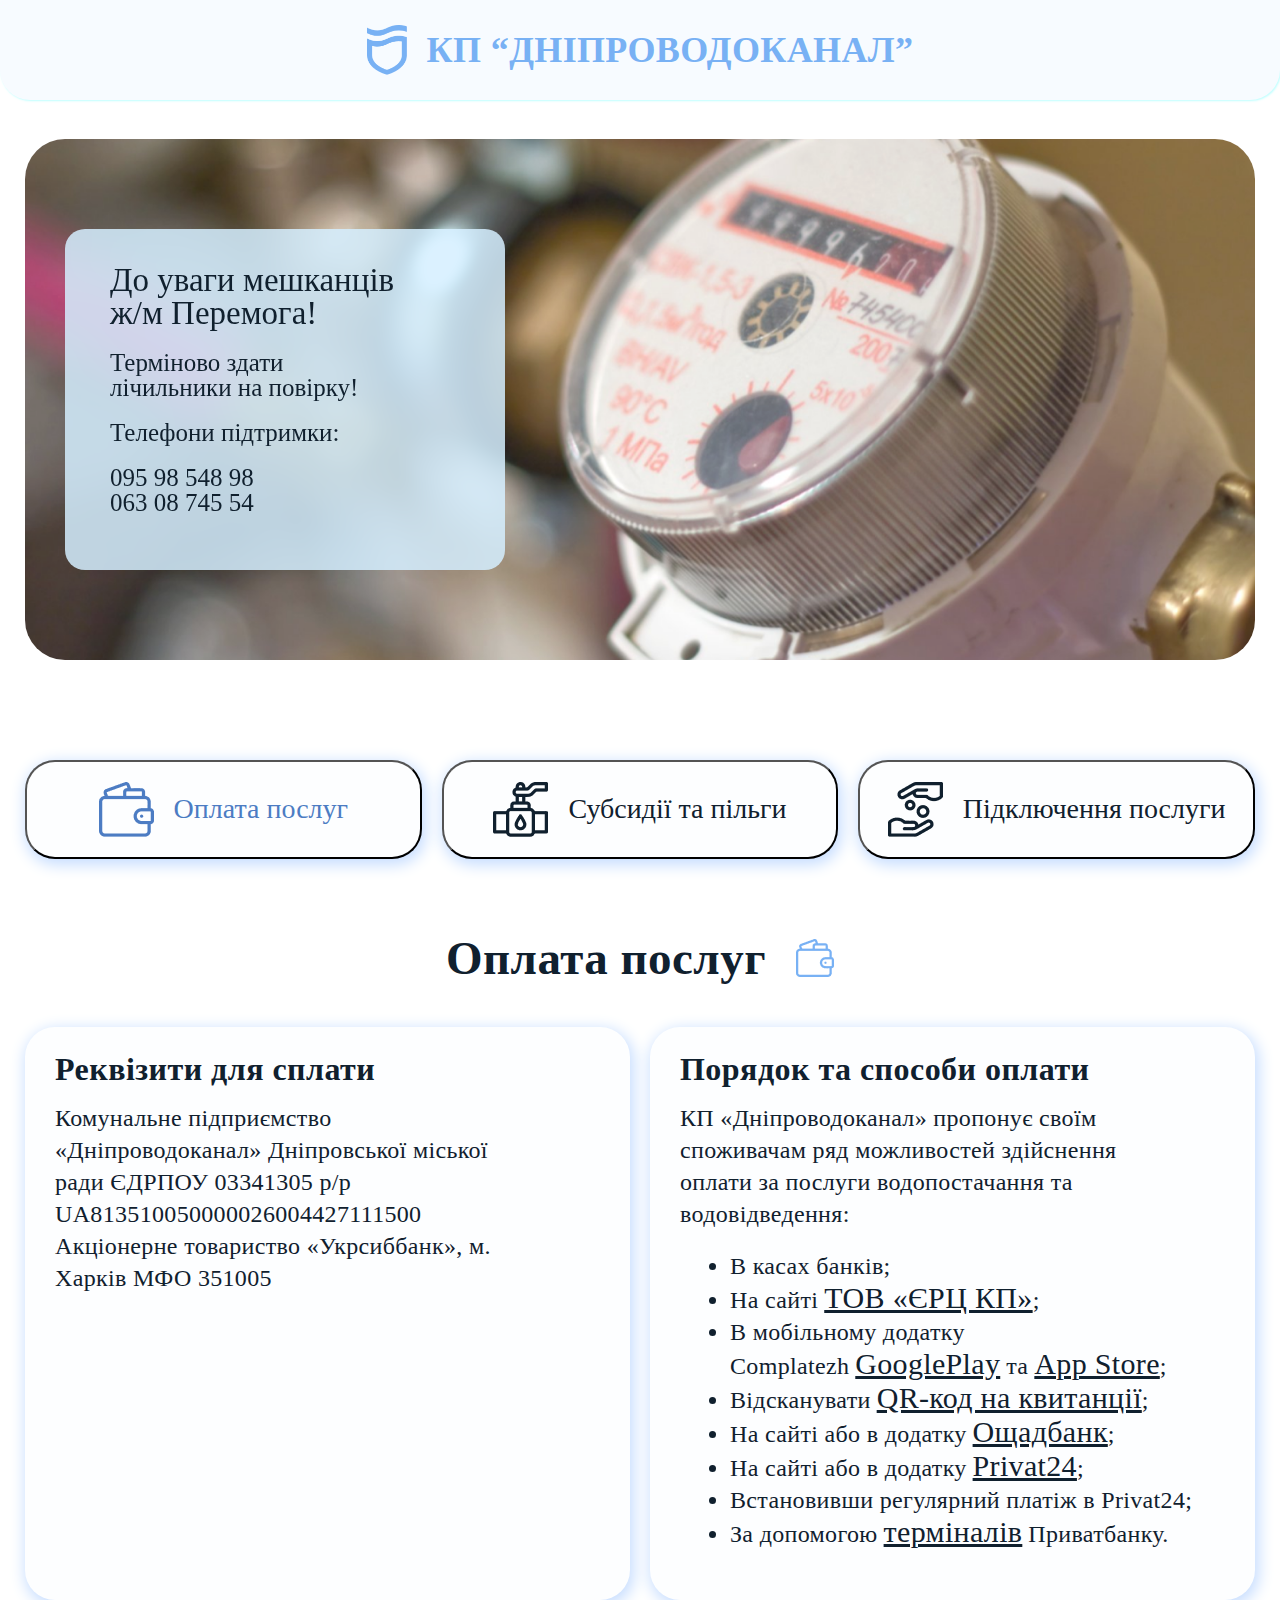
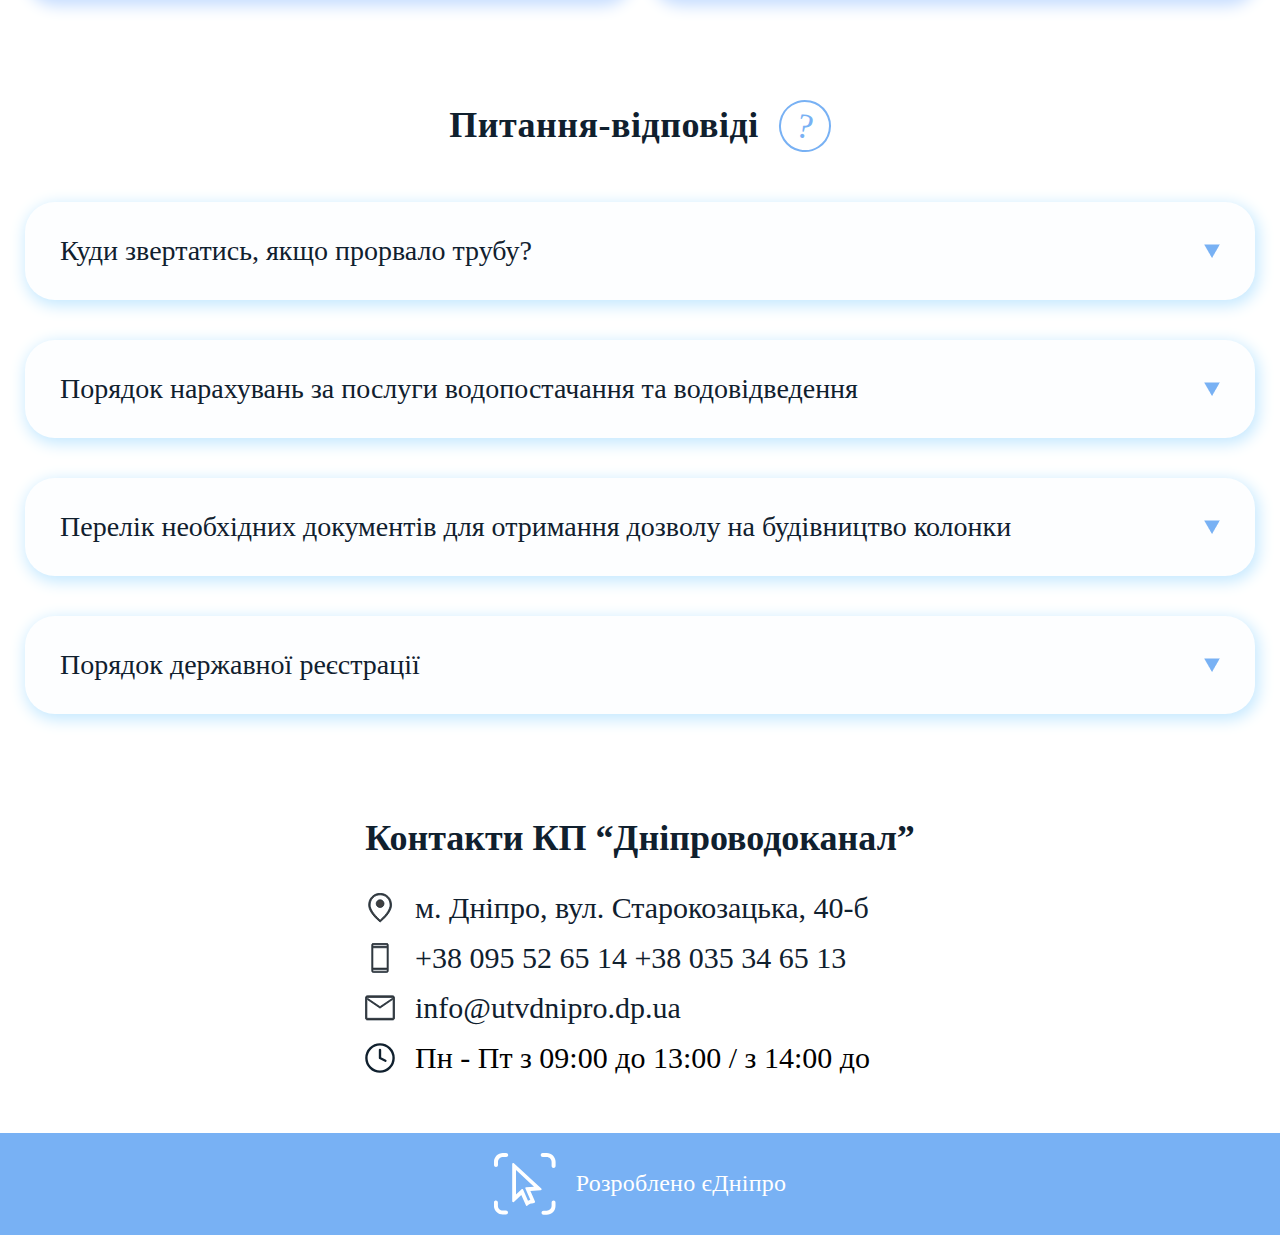
==== Водоканал/index.html @ e67c647b "Add files via upload" ====
<!DOCTYPE html>
<html lang="en">
	<head>
		<meta charset="UTF-8" />
		<meta name="viewport" content="width=device-width, initial-scale=1.0" />
		<link rel="stylesheet" href="font/DniproCity.zip" />
		<link rel="stylesheet" href="styles/reset.css" />
		<link rel="stylesheet" href="styles/styles.css" />
		<link rel="stylesheet" href="styles/adapt.css" />
		<title>КП “ДНІПРОВОДОКАНАЛ”</title>
	</head>
	<body class="main-container">
		<header class="container">
			<div class="header">
				<img class="header-symbol" src="img/Group.png" alt="logo-item" />
				<p class="header-text">КП “ДНІПРОВОДОКАНАЛ”</p>
			</div>
		</header>
		<main class="announcement container">
			<div class="announcement-content--wrapper">
				<div class="announcement-content">
					<div class="announcement-box">
						<p class="announcement-title">
							До уваги мешканців<br />ж/м Перемога!
						</p>
						<p class="announcement-text">
							Терміново здати<br />лічильники на повірку!
						</p>
						<p class="announcement-text">Телефони підтримки:</p>
						<p class="announcement-text">095 98 548 98<br />063 08 745 54</p>
					</div>
				</div>
			</div>
			<div class="services">
				<button class="services-box">
					<img class="services-image" src="img/Vector.png" alt="list-item" />
					<h4 class="services-text-1">Оплата послуг</h4>
				</button>
				<button class="services-box">
					<img class="services-image" src="img/Vector-2.png" alt="list-item" />
					<h4 class="services-text-2">Субсидії та пільги</h4>
				</button>
				<button class="services-box">
					<img class="services-image" src="img/Vector-3.png" alt="list-item" />
					<h4 class="services-text-3">Підключення послуги</h4>
				</button>
			</div>
			<div class="about">
				<div class="about-servicse">
					<p class="about-text">Оплата послуг</p>
					<img
						class="about-image"
						src="img/Vector-about.png"
						alt="about-item" />
				</div>
				<div class="about-2">
					<div class="about-box">
						<div class="about-box--container">
							<p class="about-title-2">Реквізити для сплати</p>
							<p class="about-text-2">
								Комунальне підприємство «Дніпроводоканал» Дніпровської міської
								ради ЄДРПОУ 03341305 р/р UA813510050000026004427111500
								Акціонерне товариство «Укрсиббанк», м. Харків МФО 351005
							</p>
						</div>
					</div>
					<div class="about-box">
						<div class="about-box--container">
							<p class="about-title-2">Порядок та способи оплати</p>
							<p class="about-text-2">
								КП «Дніпроводоканал» пропонує своїм споживачам ряд можливостей
								здійснення оплати за послуги водопостачання та водовідведення:
							</p>
							<ul class="list-item">
								<li class="about-text-list">В касах банків;</li>
								<li class="about-text-list">
									На сайті<a
										class="about-text-line-l"
										href="https://complatezh.info/viewpage.php?page_id=1"
										>ТОВ «ЄРЦ КП»</a
									>;
								</li>
								<li class="about-text-list">
									В мобільному додатку Complatezh<a
										class="about-text-line-lr"
										href="https://play.google.com/store/apps/details?id=info.complatezh"
										>GooglePlay</a
									>та<a
										class="about-text-line-l"
										href="https://apps.apple.com/ru/app/complatezh/id1140782533"
										>App Store</a
									>;
								</li>
								<li class="about-text-list">
									Відсканувати<a
										class="about-text-line-l"
										href="https://vodokanal.dp.ua/inf/qr-cod.pdf"
										>QR-код на квитанції</a
									>;
								</li>
								<li class="about-text-list">
									На сайті або в додатку<a
										class="about-text-line-l"
										href="https://online.oschadbank.ua/wb/"
										>Ощадбанк</a
									>;
								</li>
								<li class="about-text-list">
									На сайті або в додатку<a
										class="about-text-line-l"
										href="https://next.privat24.ua/"
										>Privat24</a
									>;
								</li>
								<li class="about-text-list">
									Встановивши регулярний платіж в Privat24;
								</li>
								<li class="about-text-list">
									За допомогою<a
										class="about-text-line-lr"
										href="https://privatbank.ua/map"
										>терміналів</a
									>Приватбанку.
								</li>
							</ul>
						</div>
					</div>
				</div>
			</div>
			<div class="FAQ">
				<div class="FAQ-title">
					<p class="FAQ-title-text">Питання-відповіді</p>
					<p class="FAQ-badge">?</p>
				</div>
				<div id="accordion">
					<div class="FAQ-q">
						<div class="FAQ-q-box">
							<p class="FAQ-q-text">Куди звертатись, якщо прорвало трубу?</p>
							<img class="FAQ-arrow" src="img/Arrow.png" alt="arrow" />
						</div>
						<p class="FAQ-a">
							Lorem ipsum dolor sit, amet consectetur adipisicing elit. Error
							reiciendis modi molestiae corrupti reprehenderit iste quibusdam
							voluptate accusamus officiis, cupiditate exercitationem, tenetur
							ea veritatis, aut quisquam. Quis voluptas perferendis nemo?
						</p>
					</div>
					<div class="FAQ-q">
						<div class="FAQ-q-box">
							<p class="FAQ-q-text">
								Порядок нарахувань за послуги водопостачання та водовідведення
							</p>
							<img class="FAQ-arrow" src="img/Arrow.png" alt="arrow" />
						</div>
						<p class="FAQ-a">
							Lorem ipsum dolor sit, amet consectetur adipisicing elit. Error
							reiciendis modi molestiae corrupti reprehenderit iste quibusdam
							voluptate accusamus officiis, cupiditate exercitationem, tenetur
							ea veritatis, aut quisquam. Quis voluptas perferendis nemo?
						</p>
					</div>
					<div class="FAQ-q">
						<div class="FAQ-q-box">
							<p class="FAQ-q-text">
								Перелік необхідних документів для отримання дозволу на
								будівництво колонки
							</p>
							<img class="FAQ-arrow" src="img/Arrow.png" alt="arrow" />
						</div>
						<p class="FAQ-a">
							паспорт замовника, ідентифікаційний код, пенсійне посвідчення,
							справка про проходження психіатричного обстеження
						</p>
					</div>
					<div class="FAQ-q">
						<div class="FAQ-q-box">
							<p class="FAQ-q-text">Порядок державної реєстрації</p>
							<img class="FAQ-arrow" src="img/Arrow.png" alt="arrow" />
						</div>
						<p class="FAQ-a">
							Lorem ipsum dolor sit, amet consectetur adipisicing elit. Error
							reiciendis modi molestiae corrupti reprehenderit iste quibusdam
							voluptate accusamus officiis, cupiditate exercitationem, tenetur
							ea veritatis, aut quisquam. Quis voluptas perferendis nemo?
						</p>
					</div>
				</div>
			</div>
			<div class="contacts">
				<h4 class="cont-title">Контакти КП “Дніпроводоканал”</h4>
				<ul class="cont-list">
					<li class="cont-item">
						<a class="cont-link" href="">
							<img
								class="cont-icon"
								src="img/Cont-icon-1.svg"
								alt="cont-icon" />м. Дніпро, вул. Старокозацька, 40-б
						</a>
					</li>
					<li class="cont-item">
						<a class="cont-link" href="">
							<img
								class="cont-icon"
								src="img/Cont-icon-2.svg"
								alt="cont-icon" />+38 095 52 65 14 +38 035 34 65 13
						</a>
					</li>
					<li class="cont-item">
						<a class="cont-link" href="">
							<img
								class="cont-icon"
								src="img/Cont-icon-3.svg"
								alt="cont-icon" />info@utvdnipro.dp.ua
						</a>
					</li>
					<li class="cont-time">
						<img class="cont-icon" src="img/Cont-icon-4.svg" alt="cont-icon" />
						Пн - Пт з 09:00 до 13:00 / з 14:00 до
					</li>
				</ul>
			</div>
		</main>
		<footer class="footer">
			<div class="footer-content">
				<img class="footer-image" src="img/Cursor.svg" alt="final-icon" />
				<p class="wrapper-text">Розроблено єДніпро</p>
			</div>
		</footer>
	</body>
	<script src="./js/index.js"></script>
</html>
---- Водоканал/styles/styles.css ----
/* 1440 | 1280 | 1024 | 992 | 768 | 576 */

html, body {
    height: 100%;
    width: 100%;
}

.main-container {
    display: flex;
    flex-direction: column;
    margin: 0;
}

.container {
    max-width: 1440px;
    margin: 0px auto;
    width: 100%;
}

.header {
    margin-bottom: 39px;
    background: #F7FBFF;
    padding: 25px 0;
    box-shadow: 2px 4px 15px 2px #C6E9FF;
    box-shadow: 1px 1px 2px 0px #80FFFF80;
    border-radius: 0px 0px 30px 30px;
    display: flex;
    justify-content: center;
    align-items: center;
    gap: 20px;
}

.header-text {
    font-family: DniproCity;
    font-size: 64px;
    font-weight: 700;
    line-height: 100%;
    letter-spacing: 0.01em;
    text-align: center;
    color: #78B1F4;
}

.announcement {
    position: relative;
    flex: 1 1 0;
}

.announcement-content--wrapper {
    padding: 0 25px;
}

.announcement-content {
    margin-bottom: 100px;
    padding: 90px 40px;
    position: relative;
    background-image: url('../img/Rectangle738.png');
    background-repeat: no-repeat;
    background-position: center;
    background-size: cover;
    border-radius: 40px;
}

.announcement-box {
    position: relative;
    padding: 35px 45px;
    border-radius: 20px;
    background: rgba(213, 239, 255, 0.85);
    backdrop-filter: blur(6px);
    max-width: 350px;
}

.announcement-title, 
.announcement-text {
    margin-bottom: 20px;
    color: #10202E;
    font-family: DniproCity;
    font-style: normal;
}

.announcement-title {
    font-size: 33px;
    font-weight: 500;
}

.announcement-text {
    font-size: 25px;
    font-weight: 400;
}

.services {
    margin-bottom: 80px;
    display: grid;
    grid-template-columns: repeat(3, minmax(0, 1fr));
    place-items: center;
    gap:20px;
    padding: 0 25px;
}

.services-box {
    display: flex;
    padding: 20px 10px;
    border-radius: 30px;
    background: #FDFEFF;
    box-shadow: 2px 4px 15px 2px #C6DDFF;
    align-items: center;
    justify-content: center;
    gap: 20px;
    width: 100%;
}

.services-text-1, 
.services-text-2,
.services-text-3 {
    font-family: DniproCity;
    font-size: 28px;
    font-style: normal;
    font-weight: 500;
    line-height: 24.5px;
}

.services-text-1 {
    color: #4C7CC3;
}

.services-text-2,
.services-text-3 {
    color: #10202E;
}

.about {
    margin-bottom: 100px;
    padding: 0 25px;
}

.about-servicse {
    display: flex;
    align-items: center;
    justify-content: center;
    gap: 30px;
    margin-bottom: 50px;
}

.about-text {
    color: #10202E;
    font-family: DniproCity;
    font-size: 47px;
    font-weight: 700;
    line-height: 24.5px;
    letter-spacing: 0.47px;
}

.about-2 {
    display: flex;
    justify-content: space-between;
    align-items: stretch;
    gap: 20px;
}

.about-box {
    width: 100%;
    border-radius: 30px;
    background: #FDFEFF;
    box-shadow: 2px 4px 15px 2px #C6DDFF;
}
.about-box--container {
    padding: 30px;
}

.about-title-2,
.about-text-2,
.about-text-list,
.about-text-line-l,
.about-text-line-lr {
    color: #10202E;
    font-family: DniproCity;
    font-style: normal;
    
}

.about-title-2 {
    font-size: 32px;
    font-weight: 700;
    line-height: 24.5px;
    letter-spacing: 0.47px;
    margin-bottom: 20px;
}

.about-text-2,
.about-text-list {
    font-size: 24px;
    font-weight: 400;
    line-height: 32px;
    letter-spacing: 0.33px;
}

.about-text-2 {
    max-width: 450px;
    margin-bottom: 20px;
}

.list-item {
    display: flex;
    flex-direction: column;
    margin-left: 50px;
    padding-bottom: 20px;
}

.about-text-list {
    list-style: initial;
}

.about-text-line-l,
.about-text-line-lr {
    margin-left: 6px;
    font-size: 30px;
    font-weight: 400;
    line-height: 32px;
    letter-spacing: 0.33px;
}

.about-text-line-lr {
    margin-right: 6px;
    text-decoration-line: underline;
}

.FAQ {
    margin-top: 10px;
    padding: 0 25px;
}

.FAQ-title {
    display: flex;
    position: relative;
    justify-content: center;
    align-items: center;
    margin-bottom: 50px;
    gap: 20px;
}

.FAQ-title-text {
    color: #10202E;
    font-size: 36px;
    font-weight: 700;
    line-height: 28.5px;
    letter-spacing: 0.5px;
}

.FAQ-badge {
    width: 48px;
    height: 48px;
    transform: rotate(12.075deg);
    color: #78B1F4;
    font-size: 35px;
    font-weight: 500;
    line-height: 51px;
    border: 2px solid #78B1F4;
    border-radius: 100%;
    display: flex;
    justify-content: center;
    align-items: center;
}

.FAQ-q {
    position: relative;
    padding: 35px;
    justify-content: space-between;
    align-items: center;
    margin-bottom: 40px;
    gap: 20px;
    border-radius: 30px;
    background: #FDFEFF;
    box-shadow: 2px 4px 15px 2px #C6E9FF;
}

.FAQ-q-box {
    display: flex;
    justify-content: space-between;
    align-items: center;
}

.FAQ-q-text {
    color: #10202E;
    font-size: 28px;
    font-weight: 500;
}
.FAQ-a {
    color: #404040;
    font-kerning: none;
    display: none;
    font-family: DniproCity;
    font-size: 32px;
    font-style: normal;
    font-weight: 400;
}

.contacts {
    padding: 60px 25px;
}

.cont-title {
    color: #10202E;
    text-align: center;
    font-size: 36px;
    font-weight: 700;
    line-height: 49px;
    margin-bottom: 30px;
}

.cont-list {
    display: flex;
    justify-content: start;
    align-items: start;
    flex-direction: column;
    max-width: 550px;
    margin: 0 auto;
    gap: 20px;
}

.cont-icon {
    text-align: center;
    align-content: center;
    width: 30px;
    height: 30px;
}

.cont-item, 
.cont-link, 
.cont-time {
    display: flex;
    justify-content: start;
    align-items: center;
    gap: 20px;
}

.cont-link, 
.cont-time {
    text-decoration: none;
    font-size: 30px;
    font-weight: 500;
}

.footer {
    background: #78B1F4;
    width: 100%;
    padding:20px 0;
   
}

.footer-content {
    display: flex;
    justify-content: center;
    align-items: center;
    gap: 20px;
}

.wrapper-text {
    color: #FFF;
    font-family: DniproCity;
    font-size: 24px;
    font-style: normal;
    font-weight: 400;
    line-height: 28.5px;
    letter-spacing: 0.24px;
}

.open {
    display: block;
}
---- Водоканал/styles/adapt.css ----
@media screen and (max-width:1280px) {
    .header-text {
        font-size: 36px;
    }
    .header-symbol {
        height: 50px;
        width: 40px;
    }
}

@media screen and (max-width:992px) {
    .header-text {
        font-size: 27px;
    }
    .header-symbol {
        height: 40px;
        width: 30px;
    }
    .announcement-content {
        margin-bottom: 60px;
    }
    
    .about-2 {
        flex-direction: column;
        gap: 20px;
    }
}

@media screen and (max-width:768px) {
    .announcement-content {
        margin-bottom: 50px;
        padding: 85px 64px;
    }
    .services {
        margin-bottom: 48px;
        gap: 12px;
    }
    .services-box {
        padding: 12px 6px;
        border-radius: 18px;
        gap: 12px;
    }
    .services-image {
        width: 33px;
        height: 33px;
    }
    .services-text-1,
    .services-text-2,
    .services-text-3 {
        font-size: 16.8px;
        line-height: 14.7px;
    }
    .about {
        margin-bottom: 60px;
    }
    .about-servicse {
        gap: 18px;
        margin-bottom: 30px;
    }
    .about-text {
        font-size: 28.2px;
        line-height: 14.7px;
    }
    .about-image {
        width: 22.8px;
        height: 22.8px;
    }
    .about-title-2 {
        font-size: 19.2px;
        line-height: 14.7px;
    }
    .about-title-2,
    .about-text-2 {
        margin-bottom: 12px;
    }
    .about-text-2,
    .about-text-list {
        font-size: 14.4px;
        line-height: 19.2px;
    }
    .list-item {
        margin-left: 30px;
        padding-bottom: 12px;
    }
    .about-text-line-l,
    .about-text-line-lr {
        font-size: 18px;
        line-height: 19.2px;
    }
    .FAQ-title {
        margin-bottom: 30px;
        gap: 12px;
    }
    .FAQ-q {
        padding: 21px;
        margin-bottom: 24px;
        gap: 12px;
        border-radius: 18px;
    }
    .FAQ-title-text {
        font-size: 21.6px;
        line-height: 17.1px;
    }
    .FAQ-q-text {
        font-size: 16.8px;
    }
    .FAQ-arrow {
        width: 8px;
        height: 7px;
    }
    .FAQ-a {
        font-size: 19.2px;
    }
    .FAQ-badge {
        width: 28.8px;
        height: 28.8px;
        font-size: 21px;
        line-height: 30.6px;
    }
    .contacts {
        padding: 36px 0;
    }
    .cont-title {
        font-size: 21.6px;
        line-height: 29.4px;
        margin-bottom: 18px;
    }
    .cont-list {
        max-width: 330px;
        gap: 12px;
    }
    .cont-link,
    .cont-time {
        font-size: 18px;
    }
    .footer-content {
        gap: 12px;
    }
    .footer-image {
        width: 37.2px;
        height: 37.2px;
    }
    .announcement-box {
        padding: 21px 27px;
        max-width: 210px;
    }
    .announcement-title {
        font-size: 19.8px;
        margin-bottom: 12px;
    }
    .announcement-text {
        font-size: 15px;
        margin-bottom: 12px;
    }
}

@media screen and (max-width:576px) {
    .header {
        margin-bottom: 19.5px;
        padding: 12.5px 0;
        border-radius: 0px 0px 15px 15px;
        gap: 10px;
    }
    .header-symbol {
        width: 15px;
        height: 20px;
    }
    .header-text {
        font-size: 16px;
    }
    .announcement-content {
        padding: 80px 52px;
    }
    .services {
        margin-bottom: 32px;
        display: grid;
        grid-template-columns: repeat(1, minmax(0, 1fr));
        gap: 10px;
    }
    .services-box {
        padding: 8px 4px;
        border-radius: 12px;
        gap: 8px;
    }
    .services-image {
        width: 22px;
        height: 22px;
    }
    .services-text-1,
    .services-text-2,
    .services-text-3 {
        font-size: 11.2px;
        line-height: 9.8px;
    }
    .about {
        margin-bottom: 40px;
    }
    .about-servicse {
        gap: 12px;
        margin-bottom: 20px;
    }
    .about-text {
        font-size: 18.8px;
        line-height: 9.8px;
    }
    .about-image {
        width: 15.2px;
        height: 15.2px;
    }
   
    .about-text-2,
    .about-text-list {
        font-size: 14.4px;
        line-height: 19.2px;
    }
    .list-item {
        margin-left: 30px;
        padding-bottom: 12px;
    }
    .about-text-line-l,
    .about-text-line-lr {
        font-size: 12px;
        line-height: 12.8px;
    }
    .FAQ-title {
        margin-bottom: 20px;
        gap: 8px;
    }
    .FAQ-q {
        padding: 14px;
        margin-bottom: 16px;
        gap: 8px;
        border-radius: 12px;
    }
    .FAQ-title-text {
        font-size: 14.4px;
        line-height: 11.4px;
    }
    .FAQ-q-text {
        font-size: 11.2px;
    }
    .FAQ-badge {
        width: 20.2px;
        height: 20.2px;
        font-size: 14px;
        line-height: 20.4px;
    }
    .contacts {
        padding: 24px 0;
    }
    .cont-title {
        font-size: 14.4px;
        line-height: 19.6px;
        margin-bottom: 12px;
    }
    .cont-list {
        max-width: 220px;
        gap: 8px;
    }
    .cont-icon {
        width: 15px;
        height: 15px;
    }
    .cont-link,
    .cont-time {
        font-size: 12px;
        gap: 10px;
    }
    .announcement-box {
        padding: 14px 18px;
        max-width: 140px;
    }
    .announcement-title {
        font-size: 13.2px;
        margin-bottom: 8px;
    }
    .announcement-text {
        font-size: 10px;
        margin-bottom: 8px;
    }
    .footer {
        padding: 10px 0;
    }
    .footer-content {
        gap: 12px;
    }
    .footer-image {
        width: 24.8px;
        height: 24.8px;
    }
    .wrapper-text {
        font-size: 12px;
        line-height: 14px;
    }
}
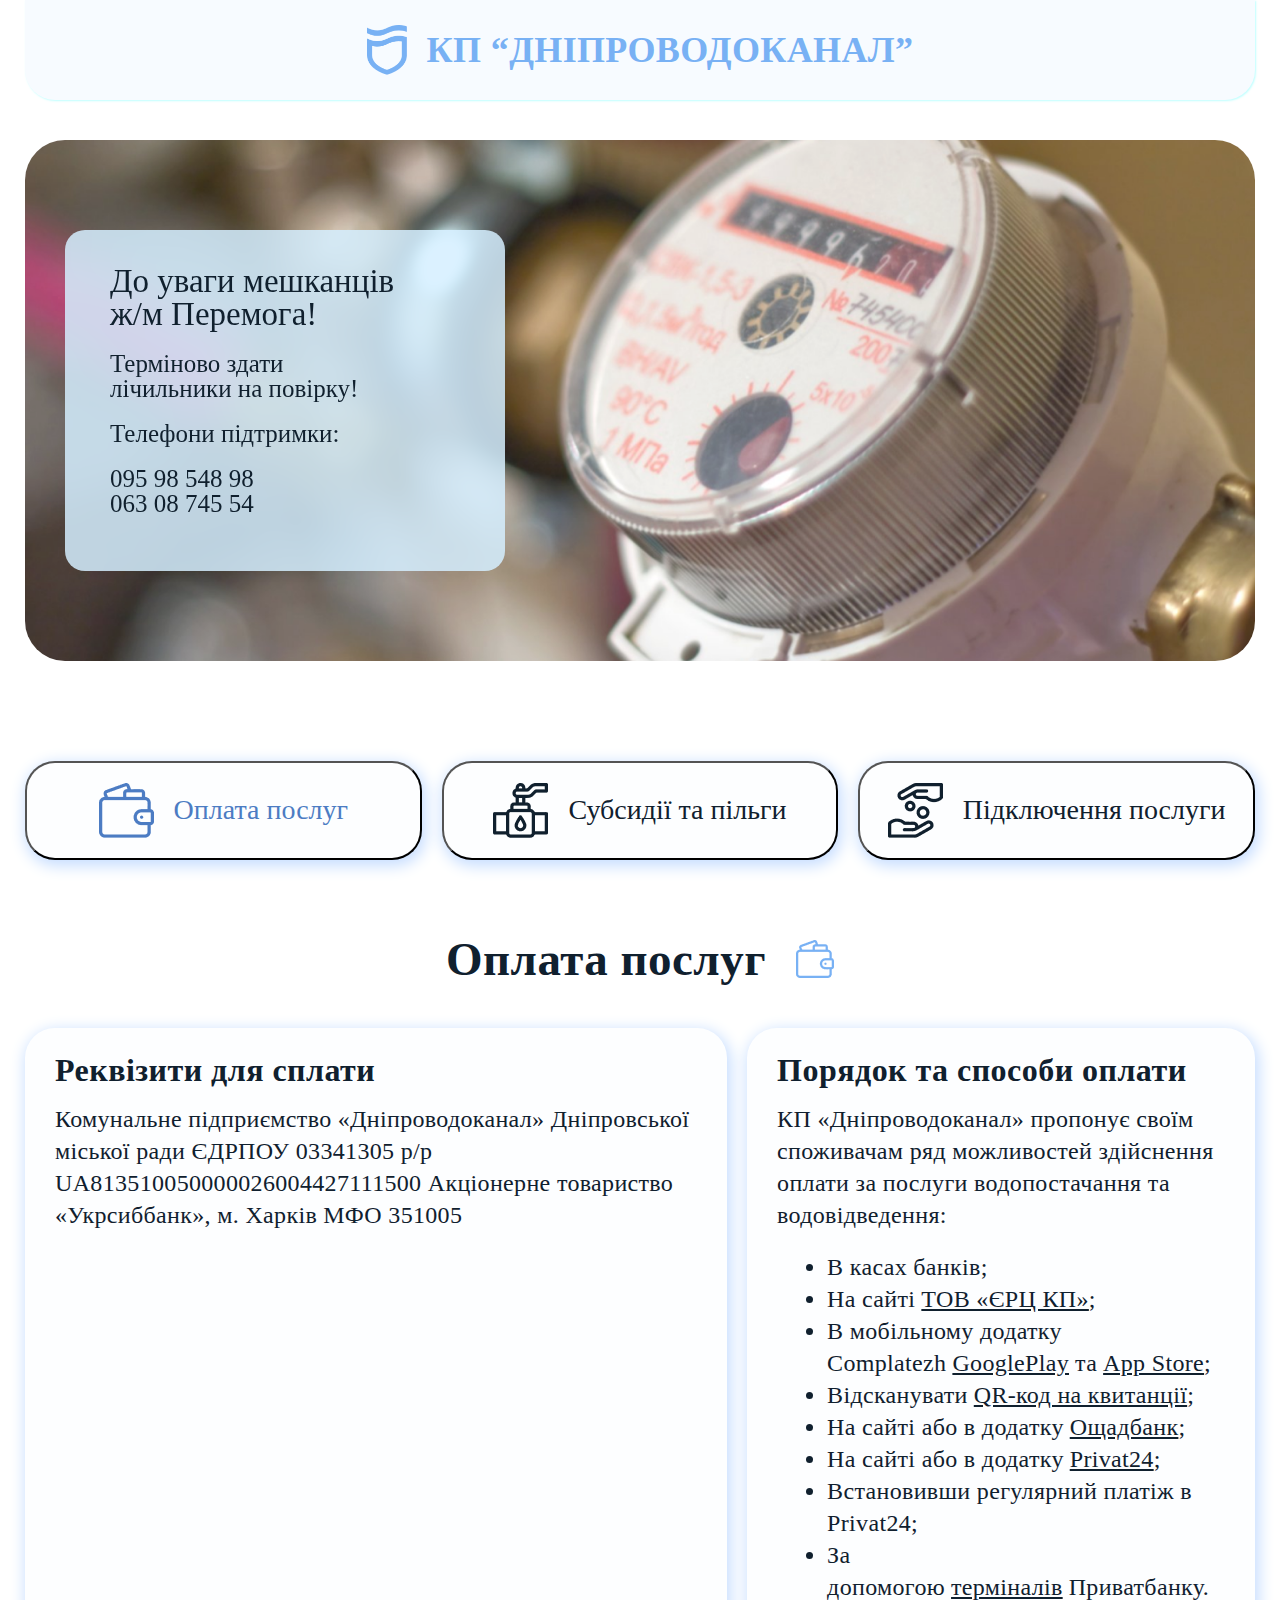
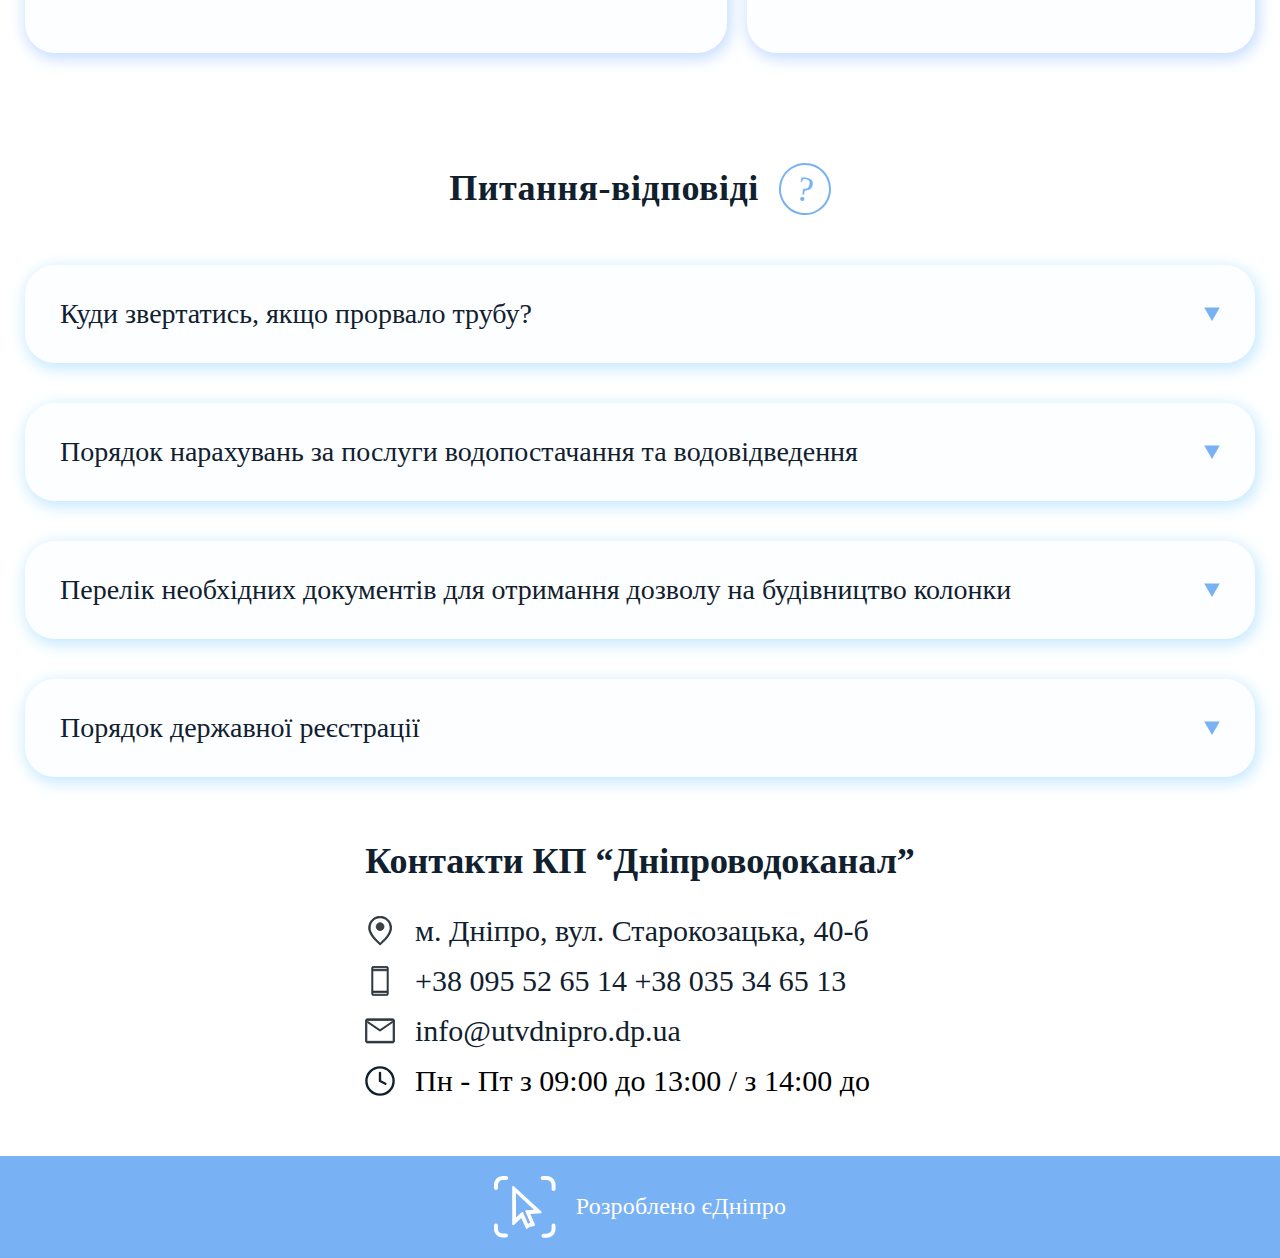
==== commit 8f1da35e: "Add files via upload" ====
--- a/Водоканал/index.html
+++ b/Водоканал/index.html
@@ -1,5 +1,5 @@
 <!DOCTYPE html>
-<html lang="en">
+<html lang="ua">
 	<head>
 		<meta charset="UTF-8" />
 		<meta name="viewport" content="width=device-width, initial-scale=1.0" />
@@ -9,181 +9,110 @@
 		<link rel="stylesheet" href="styles/adapt.css" />
 		<title>КП “ДНІПРОВОДОКАНАЛ”</title>
 	</head>
-	<body class="main-container">
-		<header class="container">
-			<div class="header">
+	<body class="body">
+		<main class="main">
+			<header class="header">
 				<img class="header-symbol" src="img/Group.png" alt="logo-item" />
 				<p class="header-text">КП “ДНІПРОВОДОКАНАЛ”</p>
-			</div>
-		</header>
-		<main class="announcement container">
-			<div class="announcement-content--wrapper">
-				<div class="announcement-content">
-					<div class="announcement-box">
-						<p class="announcement-title">
-							До уваги мешканців<br />ж/м Перемога!
-						</p>
-						<p class="announcement-text">
-							Терміново здати<br />лічильники на повірку!
-						</p>
-						<p class="announcement-text">Телефони підтримки:</p>
-						<p class="announcement-text">095 98 548 98<br />063 08 745 54</p>
-					</div>
+			</header>
+			<div class="announcement-content">
+				<div class="announcement-box">
+					<p class="announcement-title">До уваги мешканців<br />ж/м Перемога!</p>
+					<p class="announcement-text">Терміново здати<br />лічильники на повірку!</p>
+					<p class="announcement-text">Телефони підтримки:</p>
+					<p class="announcement-text">095 98 548 98<br />063 08 745 54</p>
 				</div>
 			</div>
 			<div class="services">
 				<button class="services-box">
 					<img class="services-image" src="img/Vector.png" alt="list-item" />
-					<h4 class="services-text-1">Оплата послуг</h4>
+					<h4 class="services-text slc">Оплата послуг</h4>
 				</button>
 				<button class="services-box">
 					<img class="services-image" src="img/Vector-2.png" alt="list-item" />
-					<h4 class="services-text-2">Субсидії та пільги</h4>
+					<h4 class="services-text">Субсидії та пільги</h4>
 				</button>
 				<button class="services-box">
 					<img class="services-image" src="img/Vector-3.png" alt="list-item" />
-					<h4 class="services-text-3">Підключення послуги</h4>
+					<h4 class="services-text">Підключення послуги</h4>
 				</button>
 			</div>
 			<div class="about">
 				<div class="about-servicse">
 					<p class="about-text">Оплата послуг</p>
-					<img
-						class="about-image"
-						src="img/Vector-about.png"
-						alt="about-item" />
+					<img class="about-image" src="img/Vector-about.png" alt="about-item" />
 				</div>
 				<div class="about-2">
 					<div class="about-box">
-						<div class="about-box--container">
-							<p class="about-title-2">Реквізити для сплати</p>
-							<p class="about-text-2">
-								Комунальне підприємство «Дніпроводоканал» Дніпровської міської
-								ради ЄДРПОУ 03341305 р/р UA813510050000026004427111500
-								Акціонерне товариство «Укрсиббанк», м. Харків МФО 351005
-							</p>
-						</div>
+						<p class="about-title-2">Реквізити для сплати</p>
+						<p class="about-text-2">Комунальне підприємство «Дніпроводоканал» Дніпровської міської ради ЄДРПОУ 03341305 р/р UA813510050000026004427111500 Акціонерне товариство «Укрсиббанк», м. Харків МФО 351005</p>
 					</div>
 					<div class="about-box">
-						<div class="about-box--container">
-							<p class="about-title-2">Порядок та способи оплати</p>
-							<p class="about-text-2">
-								КП «Дніпроводоканал» пропонує своїм споживачам ряд можливостей
-								здійснення оплати за послуги водопостачання та водовідведення:
-							</p>
-							<ul class="list-item">
-								<li class="about-text-list">В касах банків;</li>
-								<li class="about-text-list">
-									На сайті<a
-										class="about-text-line-l"
-										href="https://complatezh.info/viewpage.php?page_id=1"
-										>ТОВ «ЄРЦ КП»</a
-									>;
-								</li>
-								<li class="about-text-list">
-									В мобільному додатку Complatezh<a
-										class="about-text-line-lr"
-										href="https://play.google.com/store/apps/details?id=info.complatezh"
-										>GooglePlay</a
-									>та<a
-										class="about-text-line-l"
-										href="https://apps.apple.com/ru/app/complatezh/id1140782533"
-										>App Store</a
-									>;
-								</li>
-								<li class="about-text-list">
-									Відсканувати<a
-										class="about-text-line-l"
-										href="https://vodokanal.dp.ua/inf/qr-cod.pdf"
-										>QR-код на квитанції</a
-									>;
-								</li>
-								<li class="about-text-list">
-									На сайті або в додатку<a
-										class="about-text-line-l"
-										href="https://online.oschadbank.ua/wb/"
-										>Ощадбанк</a
-									>;
-								</li>
-								<li class="about-text-list">
-									На сайті або в додатку<a
-										class="about-text-line-l"
-										href="https://next.privat24.ua/"
-										>Privat24</a
-									>;
-								</li>
-								<li class="about-text-list">
-									Встановивши регулярний платіж в Privat24;
-								</li>
-								<li class="about-text-list">
-									За допомогою<a
-										class="about-text-line-lr"
-										href="https://privatbank.ua/map"
-										>терміналів</a
-									>Приватбанку.
-								</li>
-							</ul>
-						</div>
+						<p class="about-title-2">Порядок та способи оплати</p>
+						<p class="about-text-2">КП «Дніпроводоканал» пропонує своїм споживачам ряд можливостей здійснення оплати за послуги водопостачання та водовідведення:</p>
+						<ul class="list-item">
+							<li class="about-text-list">В касах банків;</li>
+							<li class="about-text-list">На сайті<a target="_blank" class="about-text-line-l" href="https://complatezh.info/viewpage.php?page_id=1">ТОВ «ЄРЦ КП»</a>;</li>
+							<li class="about-text-list">В мобільному додатку Complatezh<a target="_blank" class="about-text-line-lr" href="https://play.google.com/store/apps/details?id=info.complatezh">GooglePlay</a>та<a target="_blank" class="about-text-line-l" href="https://apps.apple.com/ru/app/complatezh/id1140782533">App Store</a>;</li>
+							<li class="about-text-list">Відсканувати<a target="_blank" class="about-text-line-l" href="https://vodokanal.dp.ua/inf/qr-cod.pdf">QR-код на квитанції</a>;</li>
+							<li class="about-text-list">На сайті або в додатку<a target="_blank" class="about-text-line-l" href="https://online.oschadbank.ua/wb/">Ощадбанк</a>;</li>
+							<li class="about-text-list">На сайті або в додатку<a target="_blank" class="about-text-line-l" href="https://next.privat24.ua/">Privat24</a>;</li>
+							<li class="about-text-list">Встановивши регулярний платіж в Privat24;</li>
+							<li class="about-text-list">За допомогою<a target="_blank" class="about-text-line-lr" href="https://privatbank.ua/map">терміналів</a>Приватбанку.</li>
+						</ul>
 					</div>
 				</div>
 			</div>
-			<div class="FAQ">
-				<div class="FAQ-title">
-					<p class="FAQ-title-text">Питання-відповіді</p>
-					<p class="FAQ-badge">?</p>
+			<div class="FAQ-title">
+				<p class="FAQ-title-text">Питання-відповіді</p>
+				<p class="FAQ-badge">?</p>
+			</div>
+			<div id="accordion">
+				<div class="FAQ-q">
+					<div class="FAQ-q-box" data-target="q1">
+						<p class="FAQ-q-text">Куди звертатись, якщо прорвало трубу?</p>
+						<img class="FAQ-arrow" src="img/Arrow.png" alt="arrow" />
+					</div>
+					<p class="FAQ-a">
+						Lorem ipsum dolor sit, amet consectetur adipisicing elit. Error
+						reiciendis modi molestiae corrupti reprehenderit iste quibusdam
+						voluptate accusamus officiis, cupiditate exercitationem, tenetur
+						ea veritatis, aut quisquam. Quis voluptas perferendis nemo?
+					</p>
 				</div>
-				<div id="accordion">
-					<div class="FAQ-q">
-						<div class="FAQ-q-box">
-							<p class="FAQ-q-text">Куди звертатись, якщо прорвало трубу?</p>
-							<img class="FAQ-arrow" src="img/Arrow.png" alt="arrow" />
-						</div>
-						<p class="FAQ-a">
-							Lorem ipsum dolor sit, amet consectetur adipisicing elit. Error
-							reiciendis modi molestiae corrupti reprehenderit iste quibusdam
-							voluptate accusamus officiis, cupiditate exercitationem, tenetur
-							ea veritatis, aut quisquam. Quis voluptas perferendis nemo?
-						</p>
+				<div class="FAQ-q">
+					<div class="FAQ-q-box" data-target="q2">
+						<p class="FAQ-q-text">Порядок нарахувань за послуги водопостачання та водовідведення</p>
+						<img class="FAQ-arrow" src="img/Arrow.png" alt="arrow" />
 					</div>
-					<div class="FAQ-q">
-						<div class="FAQ-q-box">
-							<p class="FAQ-q-text">
-								Порядок нарахувань за послуги водопостачання та водовідведення
-							</p>
-							<img class="FAQ-arrow" src="img/Arrow.png" alt="arrow" />
-						</div>
-						<p class="FAQ-a">
-							Lorem ipsum dolor sit, amet consectetur adipisicing elit. Error
-							reiciendis modi molestiae corrupti reprehenderit iste quibusdam
-							voluptate accusamus officiis, cupiditate exercitationem, tenetur
-							ea veritatis, aut quisquam. Quis voluptas perferendis nemo?
-						</p>
+					<p class="FAQ-a">
+						Lorem ipsum dolor sit, amet consectetur adipisicing elit. Error
+						reiciendis modi molestiae corrupti reprehenderit iste quibusdam
+						voluptate accusamus officiis, cupiditate exercitationem, tenetur
+						ea veritatis, aut quisquam. Quis voluptas perferendis nemo?
+					</p>
+				</div>
+				<div class="FAQ-q">
+					<div class="FAQ-q-box" data-target="q3">
+						<p class="FAQ-q-text">Перелік необхідних документів для отримання дозволу на будівництво колонки</p>
+						<img class="FAQ-arrow" src="img/Arrow.png" alt="arrow" />
 					</div>
-					<div class="FAQ-q">
-						<div class="FAQ-q-box">
-							<p class="FAQ-q-text">
-								Перелік необхідних документів для отримання дозволу на
-								будівництво колонки
-							</p>
-							<img class="FAQ-arrow" src="img/Arrow.png" alt="arrow" />
-						</div>
-						<p class="FAQ-a">
-							паспорт замовника, ідентифікаційний код, пенсійне посвідчення,
-							справка про проходження психіатричного обстеження
-						</p>
+					<p class="FAQ-a">
+						паспорт замовника, ідентифікаційний код, пенсійне посвідчення,
+						справка про проходження психіатричного обстеження
+					</p>
+				</div>
+				<div class="FAQ-q">
+					<div class="FAQ-q-box" data-target="q4">
+						<p class="FAQ-q-text">Порядок державної реєстрації</p>
+						<img class="FAQ-arrow" src="img/Arrow.png" alt="arrow" />
 					</div>
-					<div class="FAQ-q">
-						<div class="FAQ-q-box">
-							<p class="FAQ-q-text">Порядок державної реєстрації</p>
-							<img class="FAQ-arrow" src="img/Arrow.png" alt="arrow" />
-						</div>
-						<p class="FAQ-a">
-							Lorem ipsum dolor sit, amet consectetur adipisicing elit. Error
-							reiciendis modi molestiae corrupti reprehenderit iste quibusdam
-							voluptate accusamus officiis, cupiditate exercitationem, tenetur
-							ea veritatis, aut quisquam. Quis voluptas perferendis nemo?
-						</p>
-					</div>
+					<p class="FAQ-a">
+						Lorem ipsum dolor sit, amet consectetur adipisicing elit. Error
+						reiciendis modi molestiae corrupti reprehenderit iste quibusdam
+						voluptate accusamus officiis, cupiditate exercitationem, tenetur
+						ea veritatis, aut quisquam. Quis voluptas perferendis nemo?
+					</p>
 				</div>
 			</div>
 			<div class="contacts">
@@ -191,40 +120,28 @@
 				<ul class="cont-list">
 					<li class="cont-item">
 						<a class="cont-link" href="">
-							<img
-								class="cont-icon"
-								src="img/Cont-icon-1.svg"
-								alt="cont-icon" />м. Дніпро, вул. Старокозацька, 40-б
+							<img class="cont-icon" src="img/Cont-icon-1.svg" alt="cont-icon" />м. Дніпро, вул. Старокозацька, 40-б
 						</a>
 					</li>
 					<li class="cont-item">
 						<a class="cont-link" href="">
-							<img
-								class="cont-icon"
-								src="img/Cont-icon-2.svg"
-								alt="cont-icon" />+38 095 52 65 14 +38 035 34 65 13
+							<img class="cont-icon" src="img/Cont-icon-2.svg" alt="cont-icon" />+38 095 52 65 14 +38 035 34 65 13
 						</a>
 					</li>
 					<li class="cont-item">
 						<a class="cont-link" href="">
-							<img
-								class="cont-icon"
-								src="img/Cont-icon-3.svg"
-								alt="cont-icon" />info@utvdnipro.dp.ua
+							<img class="cont-icon" src="img/Cont-icon-3.svg" alt="cont-icon" />info@utvdnipro.dp.ua
 						</a>
 					</li>
 					<li class="cont-time">
-						<img class="cont-icon" src="img/Cont-icon-4.svg" alt="cont-icon" />
-						Пн - Пт з 09:00 до 13:00 / з 14:00 до
+						<img class="cont-icon" src="img/Cont-icon-4.svg" alt="cont-icon" />Пн - Пт з 09:00 до 13:00 / з 14:00 до
 					</li>
 				</ul>
 			</div>
 		</main>
 		<footer class="footer">
-			<div class="footer-content">
-				<img class="footer-image" src="img/Cursor.svg" alt="final-icon" />
-				<p class="wrapper-text">Розроблено єДніпро</p>
-			</div>
+			<img class="footer-image" src="img/Cursor.svg" alt="final-icon" />
+			<p class="footer-text">Розроблено єДніпро</p>
 		</footer>
 	</body>
 	<script src="./js/index.js"></script>
--- a/Водоканал/styles/styles.css
+++ b/Водоканал/styles/styles.css
@@ -1,24 +1,16 @@
-/* 1440 | 1280 | 1024 | 992 | 768 | 576 */
-
 html, body {
     height: 100%;
     width: 100%;
 }
 
-.main-container {
+.body {
     display: flex;
     flex-direction: column;
     margin: 0;
 }
 
-.container {
-    max-width: 1440px;
-    margin: 0px auto;
-    width: 100%;
-}
-
 .header {
-    margin-bottom: 39px;
+    margin-bottom: 40px;
     background: #F7FBFF;
     padding: 25px 0;
     box-shadow: 2px 4px 15px 2px #C6E9FF;
@@ -40,12 +32,9 @@
     color: #78B1F4;
 }
 
-.announcement {
-    position: relative;
+.main {
+    max-width: 1440px;
     flex: 1 1 0;
-}
-
-.announcement-content--wrapper {
     padding: 0 25px;
 }
 
@@ -69,14 +58,6 @@
     max-width: 350px;
 }
 
-.announcement-title, 
-.announcement-text {
-    margin-bottom: 20px;
-    color: #10202E;
-    font-family: DniproCity;
-    font-style: normal;
-}
-
 .announcement-title {
     font-size: 33px;
     font-weight: 500;
@@ -88,12 +69,11 @@
 }
 
 .services {
-    margin-bottom: 80px;
     display: grid;
     grid-template-columns: repeat(3, minmax(0, 1fr));
     place-items: center;
-    gap:20px;
-    padding: 0 25px;
+    gap: 20px;
+    margin-bottom: 80px;
 }
 
 .services-box {
@@ -108,28 +88,21 @@
     width: 100%;
 }
 
-.services-text-1, 
-.services-text-2,
-.services-text-3 {
+.services-text {
     font-family: DniproCity;
     font-size: 28px;
     font-style: normal;
+    color: #10202E;
     font-weight: 500;
     line-height: 24.5px;
 }
 
-.services-text-1 {
+.slc {
     color: #4C7CC3;
 }
 
-.services-text-2,
-.services-text-3 {
-    color: #10202E;
-}
-
 .about {
-    margin-bottom: 100px;
-    padding: 0 25px;
+    margin-bottom: 110px;
 }
 
 .about-servicse {
@@ -157,15 +130,14 @@
 }
 
 .about-box {
-    width: 100%;
+    padding: 30px;
     border-radius: 30px;
     background: #FDFEFF;
     box-shadow: 2px 4px 15px 2px #C6DDFF;
 }
-.about-box--container {
-    padding: 30px;
-}
-
+
+.announcement-title, 
+.announcement-text,
 .about-title-2,
 .about-text-2,
 .about-text-list,
@@ -174,7 +146,14 @@
     color: #10202E;
     font-family: DniproCity;
     font-style: normal;
-    
+}
+
+.announcement-title, 
+.announcement-text,
+.about-title-2,
+.about-text-2,
+.list-item {
+    margin-bottom: 20px;
 }
 
 .about-title-2 {
@@ -182,27 +161,22 @@
     font-weight: 700;
     line-height: 24.5px;
     letter-spacing: 0.47px;
-    margin-bottom: 20px;
 }
 
 .about-text-2,
-.about-text-list {
+.about-text-list,
+.about-text-line-l,
+.about-text-line-lr {
     font-size: 24px;
     font-weight: 400;
     line-height: 32px;
     letter-spacing: 0.33px;
 }
 
-.about-text-2 {
-    max-width: 450px;
-    margin-bottom: 20px;
-}
-
 .list-item {
     display: flex;
     flex-direction: column;
     margin-left: 50px;
-    padding-bottom: 20px;
 }
 
 .about-text-list {
@@ -212,20 +186,10 @@
 .about-text-line-l,
 .about-text-line-lr {
     margin-left: 6px;
-    font-size: 30px;
-    font-weight: 400;
-    line-height: 32px;
-    letter-spacing: 0.33px;
 }
 
 .about-text-line-lr {
     margin-right: 6px;
-    text-decoration-line: underline;
-}
-
-.FAQ {
-    margin-top: 10px;
-    padding: 0 25px;
 }
 
 .FAQ-title {
@@ -283,18 +247,24 @@
     font-size: 28px;
     font-weight: 500;
 }
+
+.FAQ-arrow {
+    transition: transform 0.3s ease;
+}
+
 .FAQ-a {
     color: #404040;
     font-kerning: none;
     display: none;
     font-family: DniproCity;
-    font-size: 32px;
+    font-size: 24px;
     font-style: normal;
     font-weight: 400;
+    padding-top: 35px;
 }
 
 .contacts {
-    padding: 60px 25px;
+    margin: 60px 0;
 }
 
 .cont-title {
@@ -341,19 +311,14 @@
 
 .footer {
     background: #78B1F4;
-    width: 100%;
-    padding:20px 0;
-   
-}
-
-.footer-content {
-    display: flex;
-    justify-content: center;
-    align-items: center;
-    gap: 20px;
-}
-
-.wrapper-text {
+    display: flex;
+    justify-content: center;
+    align-items: center;
+    padding: 20px 0;
+    gap: 20px;
+}
+
+.footer-text {
     color: #FFF;
     font-family: DniproCity;
     font-size: 24px;
--- a/Водоканал/styles/adapt.css
+++ b/Водоканал/styles/adapt.css
@@ -1,25 +1,26 @@
+/* 1440 | 1280 | 1024 | 992 | 768 | 576 */
+
 @media screen and (max-width:1280px) {
-    .header-text {
-        font-size: 36px;
-    }
     .header-symbol {
         height: 50px;
         width: 40px;
     }
+    .header-text {
+        font-size: 36px;
+    }
 }
 
 @media screen and (max-width:992px) {
-    .header-text {
-        font-size: 27px;
-    }
     .header-symbol {
         height: 40px;
         width: 30px;
     }
+    .header-text {
+        font-size: 27px;
+    }
     .announcement-content {
         margin-bottom: 60px;
     }
-    
     .about-2 {
         flex-direction: column;
         gap: 20px;
@@ -27,136 +28,8 @@
 }
 
 @media screen and (max-width:768px) {
-    .announcement-content {
-        margin-bottom: 50px;
-        padding: 85px 64px;
-    }
-    .services {
-        margin-bottom: 48px;
-        gap: 12px;
-    }
-    .services-box {
-        padding: 12px 6px;
-        border-radius: 18px;
-        gap: 12px;
-    }
-    .services-image {
-        width: 33px;
-        height: 33px;
-    }
-    .services-text-1,
-    .services-text-2,
-    .services-text-3 {
-        font-size: 16.8px;
-        line-height: 14.7px;
-    }
-    .about {
-        margin-bottom: 60px;
-    }
-    .about-servicse {
-        gap: 18px;
-        margin-bottom: 30px;
-    }
-    .about-text {
-        font-size: 28.2px;
-        line-height: 14.7px;
-    }
-    .about-image {
-        width: 22.8px;
-        height: 22.8px;
-    }
-    .about-title-2 {
-        font-size: 19.2px;
-        line-height: 14.7px;
-    }
-    .about-title-2,
-    .about-text-2 {
-        margin-bottom: 12px;
-    }
-    .about-text-2,
-    .about-text-list {
-        font-size: 14.4px;
-        line-height: 19.2px;
-    }
-    .list-item {
-        margin-left: 30px;
-        padding-bottom: 12px;
-    }
-    .about-text-line-l,
-    .about-text-line-lr {
-        font-size: 18px;
-        line-height: 19.2px;
-    }
-    .FAQ-title {
-        margin-bottom: 30px;
-        gap: 12px;
-    }
-    .FAQ-q {
-        padding: 21px;
-        margin-bottom: 24px;
-        gap: 12px;
-        border-radius: 18px;
-    }
-    .FAQ-title-text {
-        font-size: 21.6px;
-        line-height: 17.1px;
-    }
-    .FAQ-q-text {
-        font-size: 16.8px;
-    }
-    .FAQ-arrow {
-        width: 8px;
-        height: 7px;
-    }
-    .FAQ-a {
-        font-size: 19.2px;
-    }
-    .FAQ-badge {
-        width: 28.8px;
-        height: 28.8px;
-        font-size: 21px;
-        line-height: 30.6px;
-    }
-    .contacts {
-        padding: 36px 0;
-    }
-    .cont-title {
-        font-size: 21.6px;
-        line-height: 29.4px;
-        margin-bottom: 18px;
-    }
-    .cont-list {
-        max-width: 330px;
-        gap: 12px;
-    }
-    .cont-link,
-    .cont-time {
-        font-size: 18px;
-    }
-    .footer-content {
-        gap: 12px;
-    }
-    .footer-image {
-        width: 37.2px;
-        height: 37.2px;
-    }
-    .announcement-box {
-        padding: 21px 27px;
-        max-width: 210px;
-    }
-    .announcement-title {
-        font-size: 19.8px;
-        margin-bottom: 12px;
-    }
-    .announcement-text {
-        font-size: 15px;
-        margin-bottom: 12px;
-    }
-}
-
-@media screen and (max-width:576px) {
     .header {
-        margin-bottom: 19.5px;
+        margin-bottom: 20px;
         padding: 12.5px 0;
         border-radius: 0px 0px 15px 15px;
         gap: 10px;
@@ -166,130 +39,143 @@
         height: 20px;
     }
     .header-text {
-        font-size: 16px;
+        font-size: 20px;
     }
     .announcement-content {
-        padding: 80px 52px;
+        margin-bottom: 50px;
+        padding: 85px 64px;
+    }
+    .announcement-box {
+        padding: 17.5px 22.5px;
+        max-width: 175px;
+    }
+    .announcement-title {
+        font-size: 16.5px;
+    }
+    .announcement-text {
+        font-size: 12.5px;
     }
     .services {
-        margin-bottom: 32px;
-        display: grid;
-        grid-template-columns: repeat(1, minmax(0, 1fr));
+        margin-bottom: 40px;
         gap: 10px;
     }
     .services-box {
-        padding: 8px 4px;
-        border-radius: 12px;
-        gap: 8px;
+        padding: 10px 5px;
+        border-radius: 15px;
+        gap: 10px;
     }
     .services-image {
         width: 22px;
         height: 22px;
     }
-    .services-text-1,
-    .services-text-2,
-    .services-text-3 {
-        font-size: 11.2px;
-        line-height: 9.8px;
+    .services-text {
+        font-size: 14px;
+        line-height: 14.75px;
     }
     .about {
-        margin-bottom: 40px;
+        margin-bottom: 55px;
     }
     .about-servicse {
-        gap: 12px;
-        margin-bottom: 20px;
+        gap: 15px;
+        margin-bottom: 25px;
     }
     .about-text {
-        font-size: 18.8px;
-        line-height: 9.8px;
+        font-size: 23.5px;
+        line-height: 12.75px;
     }
     .about-image {
-        width: 15.2px;
-        height: 15.2px;
+        width: 19px;
+        height: 19px;
     }
-   
+    .about-title-2 {
+        font-size: 16px;
+        line-height: 12.5px;
+    }
+    .announcement-title, 
+    .announcement-text,
+    .about-title-2,
     .about-text-2,
-    .about-text-list {
-        font-size: 14.4px;
-        line-height: 19.2px;
+    .list-item {
+        margin-bottom: 10px;
     }
-    .list-item {
-        margin-left: 30px;
-        padding-bottom: 12px;
-    }
+    .about-text-2,
+    .about-text-list,
     .about-text-line-l,
     .about-text-line-lr {
         font-size: 12px;
-        line-height: 12.8px;
+        line-height: 16px;
+    }
+    .list-item {
+        margin-left: 25px;
     }
     .FAQ-title {
-        margin-bottom: 20px;
-        gap: 8px;
+        margin-bottom: 25px;
+        gap: 10px;
+    }
+    .FAQ-title-text {
+        font-size: 18px;
+        line-height: 14.75px;
+    }
+    .FAQ-badge {
+        width: 24px;
+        height: 24px;
+        font-size: 17.5px;
+        line-height: 25.5px;
     }
     .FAQ-q {
-        padding: 14px;
-        margin-bottom: 16px;
-        gap: 8px;
-        border-radius: 12px;
-    }
-    .FAQ-title-text {
-        font-size: 14.4px;
-        line-height: 11.4px;
+        padding: 17.5px;
+        margin-bottom: 20px;
+        gap: 10px;
+        border-radius: 15px;
     }
     .FAQ-q-text {
-        font-size: 11.2px;
+        font-size: 14px;
     }
-    .FAQ-badge {
-        width: 20.2px;
-        height: 20.2px;
-        font-size: 14px;
-        line-height: 20.4px;
+    .FAQ-arrow {
+        width: 8px;
+        height: 7px;
+    }
+    .FAQ-a {
+        font-size: 12px;
+        padding-top: 17.5px;
     }
     .contacts {
-        padding: 24px 0;
+        margin: 30px 0;
     }
     .cont-title {
-        font-size: 14.4px;
-        line-height: 19.6px;
-        margin-bottom: 12px;
+        font-size: 18px;
+        line-height: 24.5px;
+        margin-bottom: 15px;
     }
     .cont-list {
-        max-width: 220px;
-        gap: 8px;
+        max-width: 275px;
+        gap: 10px;
+    }
+    .cont-item, 
+    .cont-link, 
+    .cont-time {
+        gap: 10px;
+    }
+    .cont-link,
+    .cont-time {
+        font-size: 15px;
     }
     .cont-icon {
         width: 15px;
         height: 15px;
     }
-    .cont-link,
-    .cont-time {
-        font-size: 12px;
-        gap: 10px;
-    }
-    .announcement-box {
-        padding: 14px 18px;
-        max-width: 140px;
-    }
-    .announcement-title {
-        font-size: 13.2px;
-        margin-bottom: 8px;
-    }
-    .announcement-text {
-        font-size: 10px;
-        margin-bottom: 8px;
-    }
     .footer {
         padding: 10px 0;
     }
     .footer-content {
-        gap: 12px;
+        gap: 10px;
     }
     .footer-image {
-        width: 24.8px;
-        height: 24.8px;
+        width: 31px;
+        height: 31px;
     }
-    .wrapper-text {
+    .footer-text {
         font-size: 12px;
-        line-height: 14px;
+        line-height: 14.75px;
     }
 }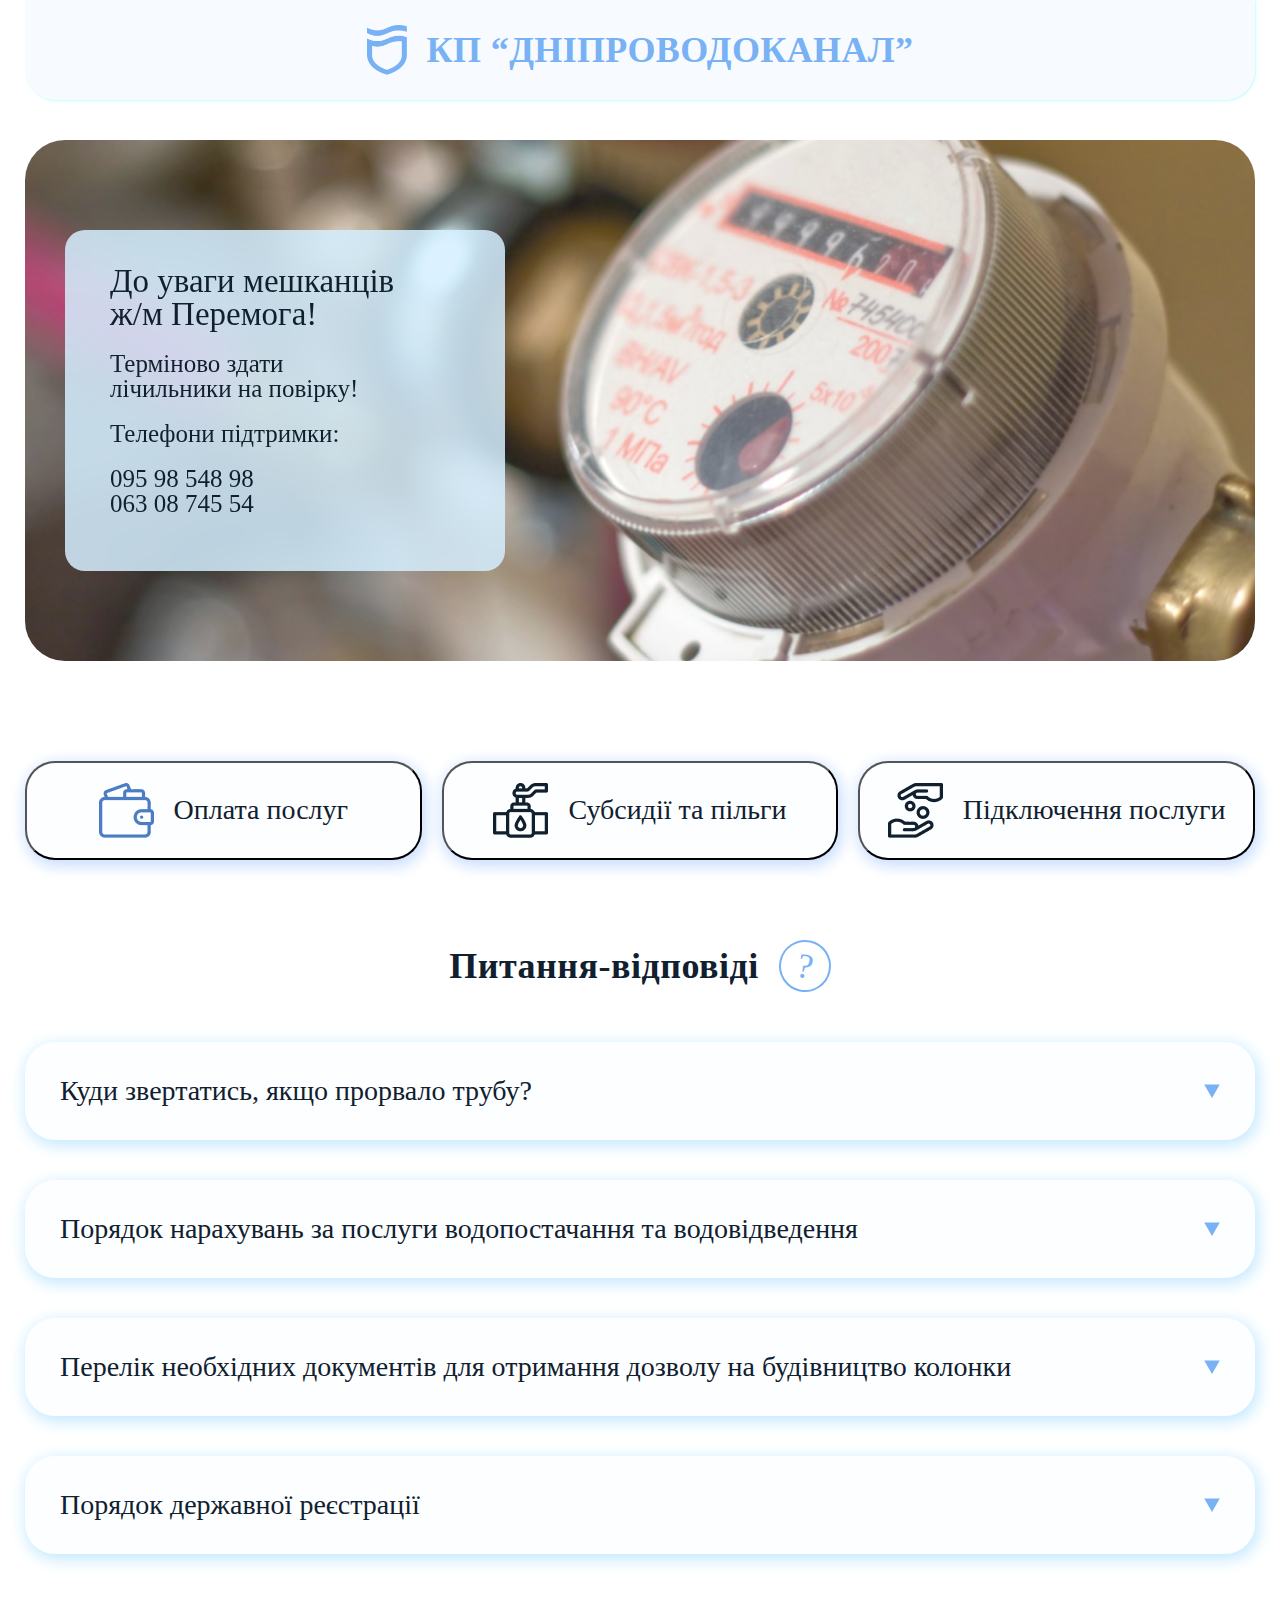
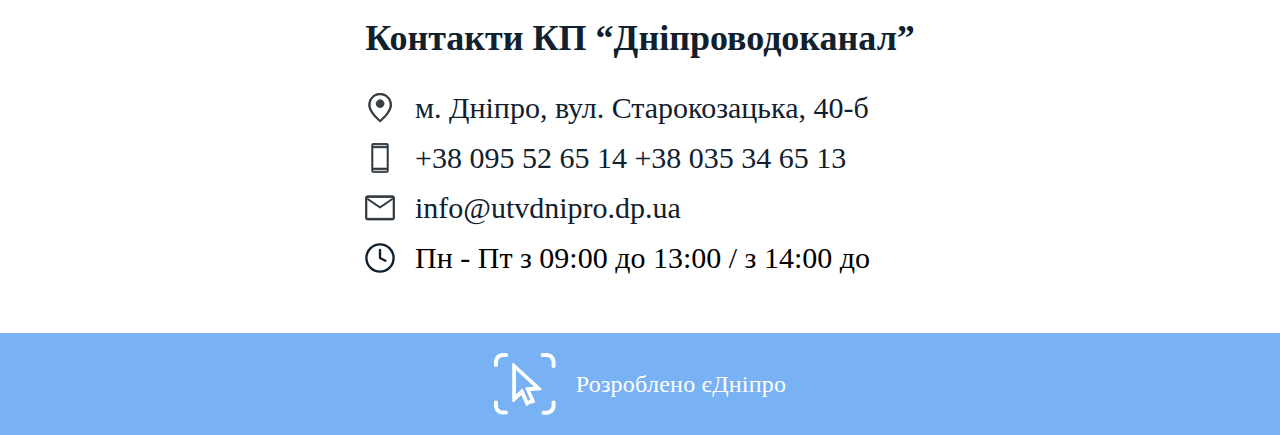
==== commit 59349457: "Add files via upload" ====
--- a/Водоканал/index.html
+++ b/Водоканал/index.html
@@ -11,28 +11,32 @@
 	</head>
 	<body class="body">
 		<main class="main">
-			<header class="header">
+			<header class="header gap">
 				<img class="header-symbol" src="img/Group.png" alt="logo-item" />
 				<p class="header-text">КП “ДНІПРОВОДОКАНАЛ”</p>
 			</header>
 			<div class="announcement-content">
 				<div class="announcement-box">
-					<p class="announcement-title">До уваги мешканців<br />ж/м Перемога!</p>
-					<p class="announcement-text">Терміново здати<br />лічильники на повірку!</p>
+					<p class="announcement-title">
+						До уваги мешканців<br />ж/м Перемога!
+					</p>
+					<p class="announcement-text">
+						Терміново здати<br />лічильники на повірку!
+					</p>
 					<p class="announcement-text">Телефони підтримки:</p>
 					<p class="announcement-text">095 98 548 98<br />063 08 745 54</p>
 				</div>
 			</div>
-			<div class="services">
-				<button class="services-box">
+			<div class="services gap" id="description">
+				<button class="services-box gap">
 					<img class="services-image" src="img/Vector.png" alt="list-item" />
-					<h4 class="services-text slc">Оплата послуг</h4>
+					<h4 class="services-text">Оплата послуг</h4>
 				</button>
-				<button class="services-box">
+				<button class="services-box gap">
 					<img class="services-image" src="img/Vector-2.png" alt="list-item" />
 					<h4 class="services-text">Субсидії та пільги</h4>
 				</button>
-				<button class="services-box">
+				<button class="services-box gap">
 					<img class="services-image" src="img/Vector-3.png" alt="list-item" />
 					<h4 class="services-text">Підключення послуги</h4>
 				</button>
@@ -40,61 +44,295 @@
 			<div class="about">
 				<div class="about-servicse">
 					<p class="about-text">Оплата послуг</p>
-					<img class="about-image" src="img/Vector-about.png" alt="about-item" />
-				</div>
-				<div class="about-2">
+					<img
+						class="about-image"
+						src="img/Vector-about.png"
+						alt="about-item" />
+				</div>
+				<div class="about-2 gap">
 					<div class="about-box">
 						<p class="about-title-2">Реквізити для сплати</p>
-						<p class="about-text-2">Комунальне підприємство «Дніпроводоканал» Дніпровської міської ради ЄДРПОУ 03341305 р/р UA813510050000026004427111500 Акціонерне товариство «Укрсиббанк», м. Харків МФО 351005</p>
+						<p class="about-text-2">
+							Комунальне підприємство «Дніпроводоканал» Дніпровської міської
+							ради ЄДРПОУ 03341305 р/р UA813510050000026004427111500 Акціонерне
+							товариство «Укрсиббанк», м. Харків МФО 351005
+						</p>
 					</div>
 					<div class="about-box">
 						<p class="about-title-2">Порядок та способи оплати</p>
-						<p class="about-text-2">КП «Дніпроводоканал» пропонує своїм споживачам ряд можливостей здійснення оплати за послуги водопостачання та водовідведення:</p>
+						<p class="about-text-2">
+							КП «Дніпроводоканал» пропонує своїм споживачам ряд можливостей
+							здійснення оплати за послуги водопостачання та водовідведення:
+						</p>
 						<ul class="list-item">
 							<li class="about-text-list">В касах банків;</li>
-							<li class="about-text-list">На сайті<a target="_blank" class="about-text-line-l" href="https://complatezh.info/viewpage.php?page_id=1">ТОВ «ЄРЦ КП»</a>;</li>
-							<li class="about-text-list">В мобільному додатку Complatezh<a target="_blank" class="about-text-line-lr" href="https://play.google.com/store/apps/details?id=info.complatezh">GooglePlay</a>та<a target="_blank" class="about-text-line-l" href="https://apps.apple.com/ru/app/complatezh/id1140782533">App Store</a>;</li>
-							<li class="about-text-list">Відсканувати<a target="_blank" class="about-text-line-l" href="https://vodokanal.dp.ua/inf/qr-cod.pdf">QR-код на квитанції</a>;</li>
-							<li class="about-text-list">На сайті або в додатку<a target="_blank" class="about-text-line-l" href="https://online.oschadbank.ua/wb/">Ощадбанк</a>;</li>
-							<li class="about-text-list">На сайті або в додатку<a target="_blank" class="about-text-line-l" href="https://next.privat24.ua/">Privat24</a>;</li>
-							<li class="about-text-list">Встановивши регулярний платіж в Privat24;</li>
-							<li class="about-text-list">За допомогою<a target="_blank" class="about-text-line-lr" href="https://privatbank.ua/map">терміналів</a>Приватбанку.</li>
+							<li class="about-text-list">
+								На сайті<a
+									target="_blank"
+									class="about-text-line-l"
+									href="https://complatezh.info/viewpage.php?page_id=1"
+									>ТОВ «ЄРЦ КП»</a
+								>;
+							</li>
+							<li class="about-text-list">
+								В мобільному додатку Complatezh<a
+									target="_blank"
+									class="about-text-line-lr"
+									href="https://play.google.com/store/apps/details?id=info.complatezh"
+									>GooglePlay</a
+								>та<a
+									target="_blank"
+									class="about-text-line-l"
+									href="https://apps.apple.com/ru/app/complatezh/id1140782533"
+									>App Store</a
+								>;
+							</li>
+							<li class="about-text-list">
+								Відсканувати<a
+									target="_blank"
+									class="about-text-line-l"
+									href="https://vodokanal.dp.ua/inf/qr-cod.pdf"
+									>QR-код на квитанції</a
+								>;
+							</li>
+							<li class="about-text-list">
+								На сайті або в додатку<a
+									target="_blank"
+									class="about-text-line-l"
+									href="https://online.oschadbank.ua/wb/"
+									>Ощадбанк</a
+								>;
+							</li>
+							<li class="about-text-list">
+								На сайті або в додатку<a
+									target="_blank"
+									class="about-text-line-l"
+									href="https://next.privat24.ua/"
+									>Privat24</a
+								>;
+							</li>
+							<li class="about-text-list">
+								Встановивши регулярний платіж в Privat24;
+							</li>
+							<li class="about-text-list">
+								За допомогою<a
+									target="_blank"
+									class="about-text-line-lr"
+									href="https://privatbank.ua/map"
+									>терміналів</a
+								>Приватбанку.
+							</li>
 						</ul>
 					</div>
 				</div>
 			</div>
-			<div class="FAQ-title">
+			<div class="about">
+				<div class="about-servicse">
+					<p class="about-text">Субсидії та пільги</p>
+					<img
+						class="about-image"
+						src="img/Vector-about.png"
+						alt="about-item" />
+				</div>
+				<div class="about-2 gap">
+					<div class="about-box">
+						<p class="about-title-2">Реквізити для сплати</p>
+						<p class="about-text-2">
+							Комунальне підприємство «Дніпроводоканал» Дніпровської міської
+							ради ЄДРПОУ 03341305 р/р UA813510050000026004427111500 Акціонерне
+							товариство «Укрсиббанк», м. Харків МФО 351005
+						</p>
+					</div>
+					<div class="about-box">
+						<p class="about-title-2">Порядок та способи оплати</p>
+						<p class="about-text-2">
+							КП «Дніпроводоканал» пропонує своїм споживачам ряд можливостей
+							здійснення оплати за послуги водопостачання та водовідведення:
+						</p>
+						<ul class="list-item">
+							<li class="about-text-list">В касах банків;</li>
+							<li class="about-text-list">
+								На сайті<a
+									target="_blank"
+									class="about-text-line-l"
+									href="https://complatezh.info/viewpage.php?page_id=1"
+									>ТОВ «ЄРЦ КП»</a
+								>;
+							</li>
+							<li class="about-text-list">
+								В мобільному додатку Complatezh<a
+									target="_blank"
+									class="about-text-line-lr"
+									href="https://play.google.com/store/apps/details?id=info.complatezh"
+									>GooglePlay</a
+								>та<a
+									target="_blank"
+									class="about-text-line-l"
+									href="https://apps.apple.com/ru/app/complatezh/id1140782533"
+									>App Store</a
+								>;
+							</li>
+							<li class="about-text-list">
+								Відсканувати<a
+									target="_blank"
+									class="about-text-line-l"
+									href="https://vodokanal.dp.ua/inf/qr-cod.pdf"
+									>QR-код на квитанції</a
+								>;
+							</li>
+							<li class="about-text-list">
+								На сайті або в додатку<a
+									target="_blank"
+									class="about-text-line-l"
+									href="https://online.oschadbank.ua/wb/"
+									>Ощадбанк</a
+								>;
+							</li>
+							<li class="about-text-list">
+								На сайті або в додатку<a
+									target="_blank"
+									class="about-text-line-l"
+									href="https://next.privat24.ua/"
+									>Privat24</a
+								>;
+							</li>
+							<li class="about-text-list">
+								Встановивши регулярний платіж в Privat24;
+							</li>
+							<li class="about-text-list">
+								За допомогою<a
+									target="_blank"
+									class="about-text-line-lr"
+									href="https://privatbank.ua/map"
+									>терміналів</a
+								>Приватбанку.
+							</li>
+						</ul>
+					</div>
+				</div>
+			</div>
+			<div class="about">
+				<div class="about-servicse">
+					<p class="about-text">Підключення послуги</p>
+					<img
+						class="about-image"
+						src="img/Vector-about.png"
+						alt="about-item" />
+				</div>
+				<div class="about-2 gap">
+					<div class="about-box">
+						<p class="about-title-2">Реквізити для сплати</p>
+						<p class="about-text-2">
+							Комунальне підприємство «Дніпроводоканал» Дніпровської міської
+							ради ЄДРПОУ 03341305 р/р UA813510050000026004427111500 Акціонерне
+							товариство «Укрсиббанк», м. Харків МФО 351005
+						</p>
+					</div>
+					<div class="about-box">
+						<p class="about-title-2">Порядок та способи оплати</p>
+						<p class="about-text-2">
+							КП «Дніпроводоканал» пропонує своїм споживачам ряд можливостей
+							здійснення оплати за послуги водопостачання та водовідведення:
+						</p>
+						<ul class="list-item">
+							<li class="about-text-list">В касах банків;</li>
+							<li class="about-text-list">
+								На сайті<a
+									target="_blank"
+									class="about-text-line-l"
+									href="https://complatezh.info/viewpage.php?page_id=1"
+									>ТОВ «ЄРЦ КП»</a
+								>;
+							</li>
+							<li class="about-text-list">
+								В мобільному додатку Complatezh<a
+									target="_blank"
+									class="about-text-line-lr"
+									href="https://play.google.com/store/apps/details?id=info.complatezh"
+									>GooglePlay</a
+								>та<a
+									target="_blank"
+									class="about-text-line-l"
+									href="https://apps.apple.com/ru/app/complatezh/id1140782533"
+									>App Store</a
+								>;
+							</li>
+							<li class="about-text-list">
+								Відсканувати<a
+									target="_blank"
+									class="about-text-line-l"
+									href="https://vodokanal.dp.ua/inf/qr-cod.pdf"
+									>QR-код на квитанції</a
+								>;
+							</li>
+							<li class="about-text-list">
+								На сайті або в додатку<a
+									target="_blank"
+									class="about-text-line-l"
+									href="https://online.oschadbank.ua/wb/"
+									>Ощадбанк</a
+								>;
+							</li>
+							<li class="about-text-list">
+								На сайті або в додатку<a
+									target="_blank"
+									class="about-text-line-l"
+									href="https://next.privat24.ua/"
+									>Privat24</a
+								>;
+							</li>
+							<li class="about-text-list">
+								Встановивши регулярний платіж в Privat24;
+							</li>
+							<li class="about-text-list">
+								За допомогою<a
+									target="_blank"
+									class="about-text-line-lr"
+									href="https://privatbank.ua/map"
+									>терміналів</a
+								>Приватбанку.
+							</li>
+						</ul>
+					</div>
+				</div>
+			</div>
+			<div class="FAQ-title gap">
 				<p class="FAQ-title-text">Питання-відповіді</p>
 				<p class="FAQ-badge">?</p>
 			</div>
 			<div id="accordion">
 				<div class="FAQ-q">
-					<div class="FAQ-q-box" data-target="q1">
+					<div class="FAQ-q-box">
 						<p class="FAQ-q-text">Куди звертатись, якщо прорвало трубу?</p>
 						<img class="FAQ-arrow" src="img/Arrow.png" alt="arrow" />
 					</div>
 					<p class="FAQ-a">
 						Lorem ipsum dolor sit, amet consectetur adipisicing elit. Error
 						reiciendis modi molestiae corrupti reprehenderit iste quibusdam
-						voluptate accusamus officiis, cupiditate exercitationem, tenetur
-						ea veritatis, aut quisquam. Quis voluptas perferendis nemo?
+						voluptate accusamus officiis, cupiditate exercitationem, tenetur ea
+						veritatis, aut quisquam. Quis voluptas perferendis nemo?
 					</p>
 				</div>
 				<div class="FAQ-q">
-					<div class="FAQ-q-box" data-target="q2">
-						<p class="FAQ-q-text">Порядок нарахувань за послуги водопостачання та водовідведення</p>
+					<div class="FAQ-q-box">
+						<p class="FAQ-q-text">
+							Порядок нарахувань за послуги водопостачання та водовідведення
+						</p>
 						<img class="FAQ-arrow" src="img/Arrow.png" alt="arrow" />
 					</div>
 					<p class="FAQ-a">
 						Lorem ipsum dolor sit, amet consectetur adipisicing elit. Error
 						reiciendis modi molestiae corrupti reprehenderit iste quibusdam
-						voluptate accusamus officiis, cupiditate exercitationem, tenetur
-						ea veritatis, aut quisquam. Quis voluptas perferendis nemo?
+						voluptate accusamus officiis, cupiditate exercitationem, tenetur ea
+						veritatis, aut quisquam. Quis voluptas perferendis nemo?
 					</p>
 				</div>
 				<div class="FAQ-q">
-					<div class="FAQ-q-box" data-target="q3">
-						<p class="FAQ-q-text">Перелік необхідних документів для отримання дозволу на будівництво колонки</p>
+					<div class="FAQ-q-box">
+						<p class="FAQ-q-text">
+							Перелік необхідних документів для отримання дозволу на будівництво
+							колонки
+						</p>
 						<img class="FAQ-arrow" src="img/Arrow.png" alt="arrow" />
 					</div>
 					<p class="FAQ-a">
@@ -103,43 +341,55 @@
 					</p>
 				</div>
 				<div class="FAQ-q">
-					<div class="FAQ-q-box" data-target="q4">
+					<div class="FAQ-q-box">
 						<p class="FAQ-q-text">Порядок державної реєстрації</p>
 						<img class="FAQ-arrow" src="img/Arrow.png" alt="arrow" />
 					</div>
 					<p class="FAQ-a">
 						Lorem ipsum dolor sit, amet consectetur adipisicing elit. Error
 						reiciendis modi molestiae corrupti reprehenderit iste quibusdam
-						voluptate accusamus officiis, cupiditate exercitationem, tenetur
-						ea veritatis, aut quisquam. Quis voluptas perferendis nemo?
+						voluptate accusamus officiis, cupiditate exercitationem, tenetur ea
+						veritatis, aut quisquam. Quis voluptas perferendis nemo?
 					</p>
 				</div>
 			</div>
 			<div class="contacts">
 				<h4 class="cont-title">Контакти КП “Дніпроводоканал”</h4>
-				<ul class="cont-list">
-					<li class="cont-item">
-						<a class="cont-link" href="">
-							<img class="cont-icon" src="img/Cont-icon-1.svg" alt="cont-icon" />м. Дніпро, вул. Старокозацька, 40-б
+				<ul class="cont-list gap">
+					<li class="cont-item gap">
+						<a class="cont-link gap" href="">
+							<img
+								class="cont-icon"
+								src="img/Cont-icon-1.svg"
+								alt="cont-icon" />м. Дніпро, вул. Старокозацька, 40-б
 						</a>
 					</li>
-					<li class="cont-item">
-						<a class="cont-link" href="">
-							<img class="cont-icon" src="img/Cont-icon-2.svg" alt="cont-icon" />+38 095 52 65 14 +38 035 34 65 13
+					<li class="cont-item gap">
+						<a class="cont-link gap" href="">
+							<img
+								class="cont-icon"
+								src="img/Cont-icon-2.svg"
+								alt="cont-icon" />+38 095 52 65 14 +38 035 34 65 13
 						</a>
 					</li>
-					<li class="cont-item">
-						<a class="cont-link" href="">
-							<img class="cont-icon" src="img/Cont-icon-3.svg" alt="cont-icon" />info@utvdnipro.dp.ua
+					<li class="cont-item gap">
+						<a class="cont-link gap" href="">
+							<img
+								class="cont-icon"
+								src="img/Cont-icon-3.svg"
+								alt="cont-icon" />info@utvdnipro.dp.ua
 						</a>
 					</li>
-					<li class="cont-time">
-						<img class="cont-icon" src="img/Cont-icon-4.svg" alt="cont-icon" />Пн - Пт з 09:00 до 13:00 / з 14:00 до
+					<li class="cont-time gap">
+						<img
+							class="cont-icon"
+							src="img/Cont-icon-4.svg"
+							alt="cont-icon" />Пн - Пт з 09:00 до 13:00 / з 14:00 до
 					</li>
 				</ul>
 			</div>
 		</main>
-		<footer class="footer">
+		<footer class="footer gap">
 			<img class="footer-image" src="img/Cursor.svg" alt="final-icon" />
 			<p class="footer-text">Розроблено єДніпро</p>
 		</footer>
--- a/Водоканал/styles/styles.css
+++ b/Водоканал/styles/styles.css
@@ -7,6 +7,10 @@
     display: flex;
     flex-direction: column;
     margin: 0;
+}
+
+.gap {
+    gap: 20px;
 }
 
 .header {
@@ -19,7 +23,6 @@
     display: flex;
     justify-content: center;
     align-items: center;
-    gap: 20px;
 }
 
 .header-text {
@@ -72,7 +75,6 @@
     display: grid;
     grid-template-columns: repeat(3, minmax(0, 1fr));
     place-items: center;
-    gap: 20px;
     margin-bottom: 80px;
 }
 
@@ -84,7 +86,6 @@
     box-shadow: 2px 4px 15px 2px #C6DDFF;
     align-items: center;
     justify-content: center;
-    gap: 20px;
     width: 100%;
 }
 
@@ -102,6 +103,7 @@
 }
 
 .about {
+    display: none;
     margin-bottom: 110px;
 }
 
@@ -126,7 +128,6 @@
     display: flex;
     justify-content: space-between;
     align-items: stretch;
-    gap: 20px;
 }
 
 .about-box {
@@ -198,7 +199,6 @@
     justify-content: center;
     align-items: center;
     margin-bottom: 50px;
-    gap: 20px;
 }
 
 .FAQ-title-text {
@@ -225,12 +225,8 @@
 }
 
 .FAQ-q {
-    position: relative;
     padding: 35px;
-    justify-content: space-between;
-    align-items: center;
     margin-bottom: 40px;
-    gap: 20px;
     border-radius: 30px;
     background: #FDFEFF;
     box-shadow: 2px 4px 15px 2px #C6E9FF;
@@ -283,7 +279,6 @@
     flex-direction: column;
     max-width: 550px;
     margin: 0 auto;
-    gap: 20px;
 }
 
 .cont-icon {
@@ -299,7 +294,6 @@
     display: flex;
     justify-content: start;
     align-items: center;
-    gap: 20px;
 }
 
 .cont-link, 
@@ -315,7 +309,6 @@
     justify-content: center;
     align-items: center;
     padding: 20px 0;
-    gap: 20px;
 }
 
 .footer-text {
--- a/Водоканал/styles/adapt.css
+++ b/Водоканал/styles/adapt.css
@@ -32,7 +32,6 @@
         margin-bottom: 20px;
         padding: 12.5px 0;
         border-radius: 0px 0px 15px 15px;
-        gap: 10px;
     }
     .header-symbol {
         width: 15px;
@@ -57,12 +56,10 @@
     }
     .services {
         margin-bottom: 40px;
-        gap: 10px;
     }
     .services-box {
         padding: 10px 5px;
         border-radius: 15px;
-        gap: 10px;
     }
     .services-image {
         width: 22px;
@@ -110,7 +107,6 @@
     }
     .FAQ-title {
         margin-bottom: 25px;
-        gap: 10px;
     }
     .FAQ-title-text {
         font-size: 18px;
@@ -125,7 +121,6 @@
     .FAQ-q {
         padding: 17.5px;
         margin-bottom: 20px;
-        gap: 10px;
         border-radius: 15px;
     }
     .FAQ-q-text {
@@ -149,12 +144,6 @@
     }
     .cont-list {
         max-width: 275px;
-        gap: 10px;
-    }
-    .cont-item, 
-    .cont-link, 
-    .cont-time {
-        gap: 10px;
     }
     .cont-link,
     .cont-time {
@@ -167,9 +156,6 @@
     .footer {
         padding: 10px 0;
     }
-    .footer-content {
-        gap: 10px;
-    }
     .footer-image {
         width: 31px;
         height: 31px;
@@ -178,4 +164,7 @@
         font-size: 12px;
         line-height: 14.75px;
     }
+    .gap {
+        gap: 10px;
+    }
 }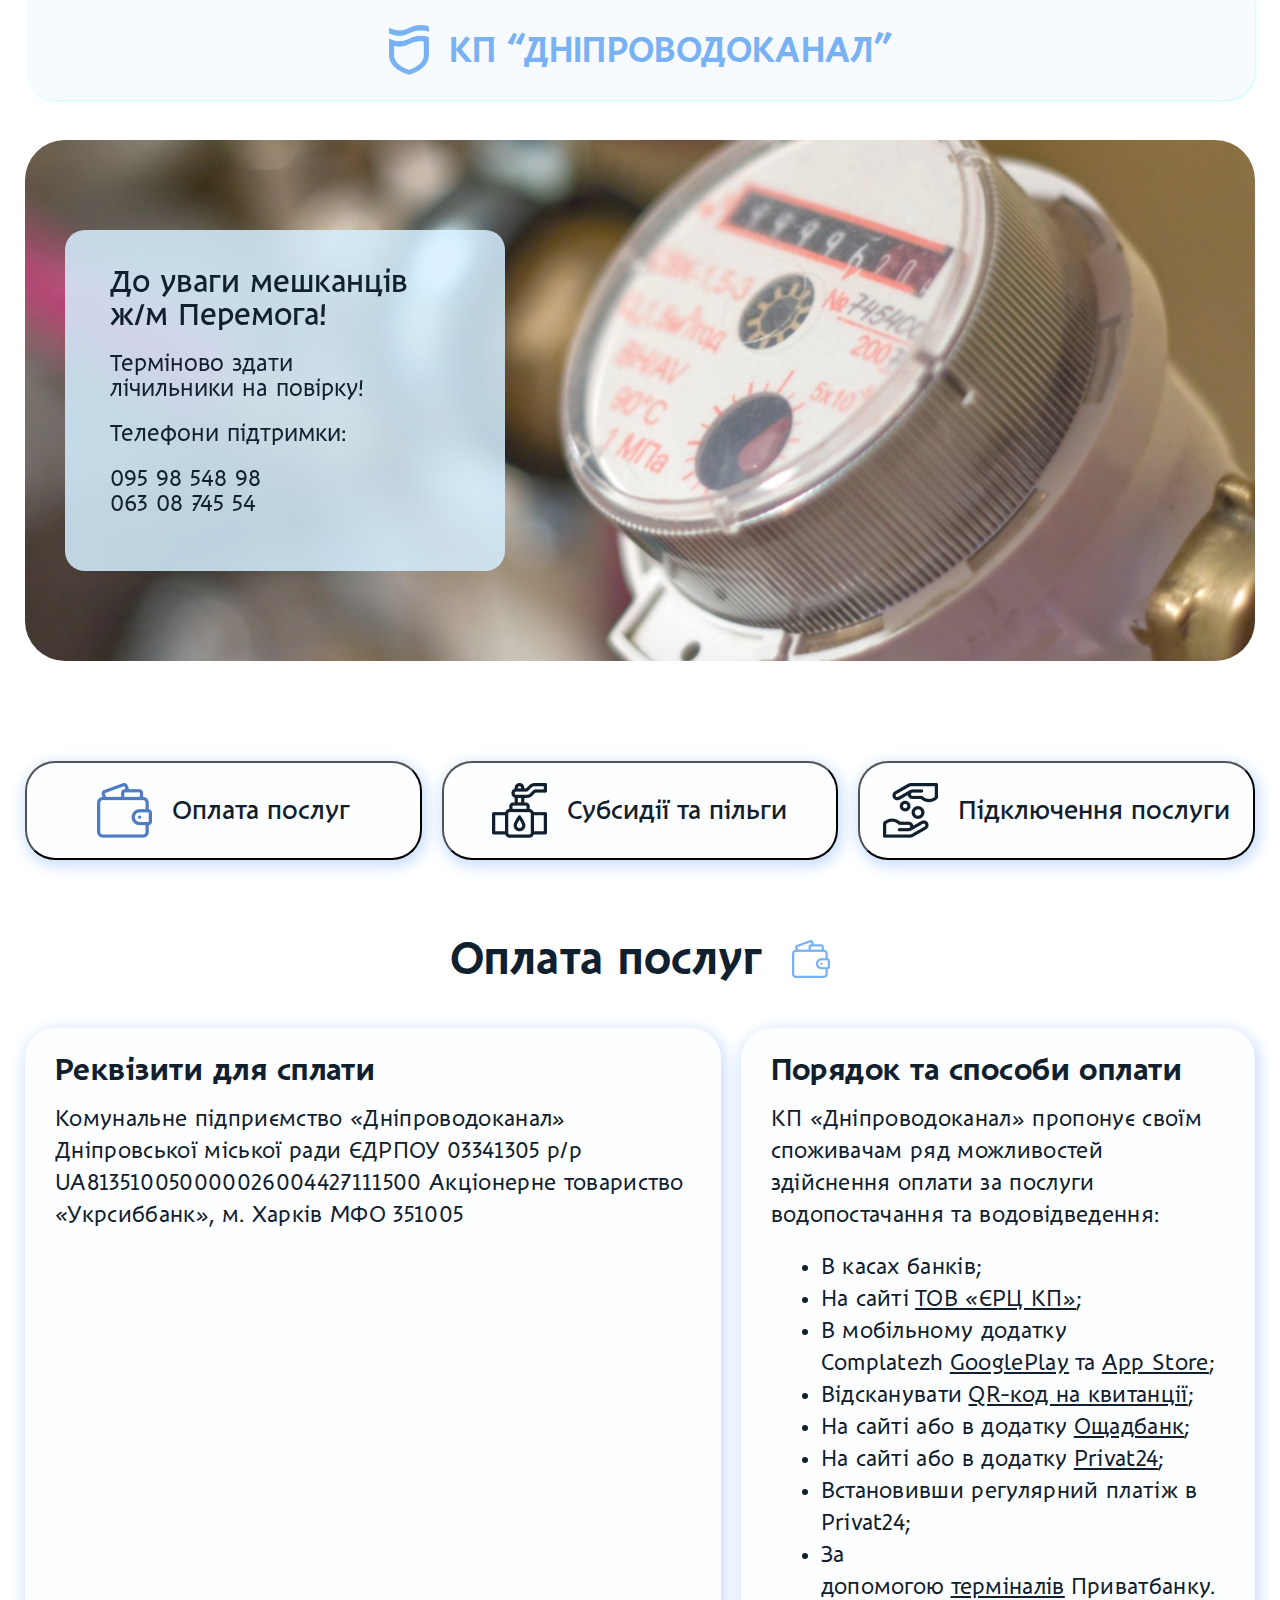
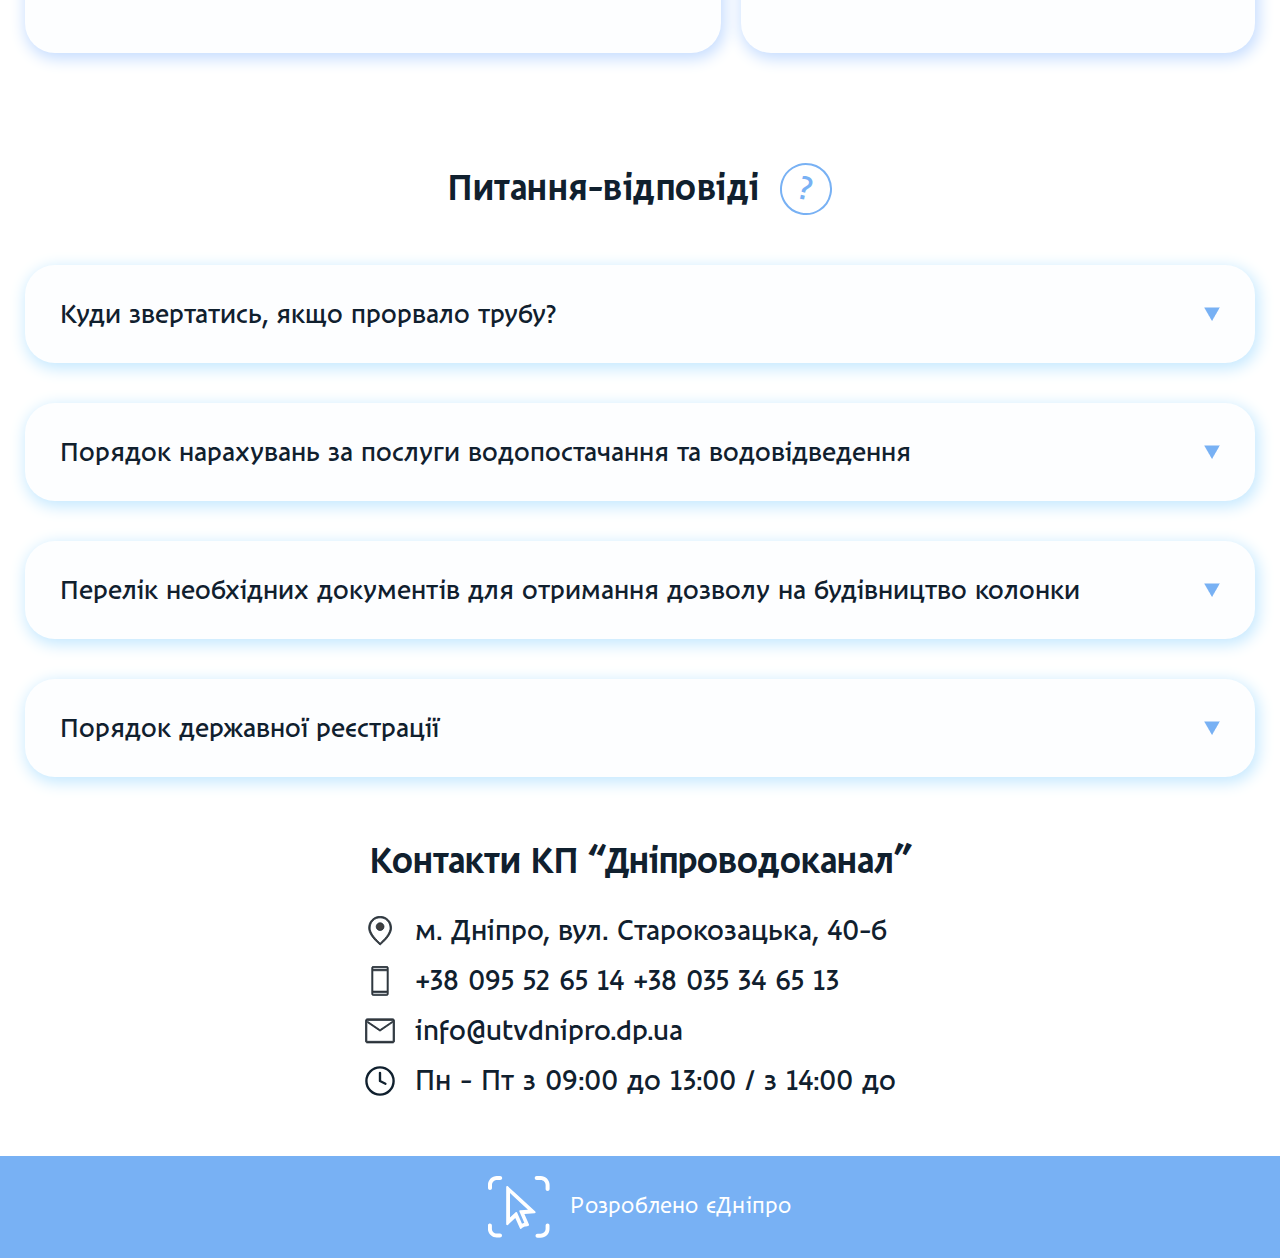
==== commit 78e41e4c: "Add files via upload" ====
--- a/Водоканал/index.html
+++ b/Водоканал/index.html
@@ -3,7 +3,6 @@
 	<head>
 		<meta charset="UTF-8" />
 		<meta name="viewport" content="width=device-width, initial-scale=1.0" />
-		<link rel="stylesheet" href="font/DniproCity.zip" />
 		<link rel="stylesheet" href="styles/reset.css" />
 		<link rel="stylesheet" href="styles/styles.css" />
 		<link rel="stylesheet" href="styles/adapt.css" />
@@ -13,7 +12,7 @@
 		<main class="main">
 			<header class="header gap">
 				<img class="header-symbol" src="img/Group.png" alt="logo-item" />
-				<p class="header-text">КП “ДНІПРОВОДОКАНАЛ”</p>
+				<h1 class="header-text map">КП “ДНІПРОВОДОКАНАЛ”</h1>
 			</header>
 			<div class="announcement-content">
 				<div class="announcement-box">
@@ -27,7 +26,7 @@
 					<p class="announcement-text">095 98 548 98<br />063 08 745 54</p>
 				</div>
 			</div>
-			<div class="services gap" id="description">
+			<div class="services gap">
 				<button class="services-box gap">
 					<img class="services-image" src="img/Vector.png" alt="list-item" />
 					<h4 class="services-text">Оплата послуг</h4>
@@ -41,9 +40,9 @@
 					<h4 class="services-text">Підключення послуги</h4>
 				</button>
 			</div>
-			<div class="about">
+			<div class="about block">
 				<div class="about-servicse">
-					<p class="about-text">Оплата послуг</p>
+					<h3 class="about-text">Оплата послуг</h3>
 					<img
 						class="about-image"
 						src="img/Vector-about.png"
@@ -51,7 +50,7 @@
 				</div>
 				<div class="about-2 gap">
 					<div class="about-box">
-						<p class="about-title-2">Реквізити для сплати</p>
+						<h3 class="about-title-2">Реквізити для сплати</h3>
 						<p class="about-text-2">
 							Комунальне підприємство «Дніпроводоканал» Дніпровської міської
 							ради ЄДРПОУ 03341305 р/р UA813510050000026004427111500 Акціонерне
@@ -59,7 +58,7 @@
 						</p>
 					</div>
 					<div class="about-box">
-						<p class="about-title-2">Порядок та способи оплати</p>
+						<h3 class="about-title-2">Порядок та способи оплати</h3>
 						<p class="about-text-2">
 							КП «Дніпроводоканал» пропонує своїм споживачам ряд можливостей
 							здійснення оплати за послуги водопостачання та водовідведення:
@@ -128,7 +127,7 @@
 			</div>
 			<div class="about">
 				<div class="about-servicse">
-					<p class="about-text">Субсидії та пільги</p>
+					<h3 class="about-text">Субсидії та пільги</h3>
 					<img
 						class="about-image"
 						src="img/Vector-about.png"
@@ -136,18 +135,21 @@
 				</div>
 				<div class="about-2 gap">
 					<div class="about-box">
-						<p class="about-title-2">Реквізити для сплати</p>
-						<p class="about-text-2">
-							Комунальне підприємство «Дніпроводоканал» Дніпровської міської
-							ради ЄДРПОУ 03341305 р/р UA813510050000026004427111500 Акціонерне
-							товариство «Укрсиббанк», м. Харків МФО 351005
-						</p>
-					</div>
-					<div class="about-box">
-						<p class="about-title-2">Порядок та способи оплати</p>
-						<p class="about-text-2">
-							КП «Дніпроводоканал» пропонує своїм споживачам ряд можливостей
-							здійснення оплати за послуги водопостачання та водовідведення:
+						<h3 class="about-title-2">Реквізити для сплати</h3>
+						<p class="about-text-2">
+							Lorem ipsum dolor, sit amet consectetur adipisicing elit.
+							Similique maiores rerum a, rem velit ratione tenetur maxime cum
+							sed repudiandae. Corporis doloremque porro rem, cum architecto eum
+							repellendus! Repudiandae, eaque?
+						</p>
+					</div>
+					<div class="about-box">
+						<h3 class="about-title-2">Порядок та способи оплати</h3>
+						<p class="about-text-2">
+							Lorem ipsum dolor sit amet consectetur adipisicing elit. Similique
+							facere optio animi perspiciatis repudiandae delectus tempore modi
+							numquam, maxime accusamus aspernatur quos fuga? Saepe aliquam
+							culpa sit? Eos, culpa amet!
 						</p>
 						<ul class="list-item">
 							<li class="about-text-list">В касах банків;</li>
@@ -213,7 +215,7 @@
 			</div>
 			<div class="about">
 				<div class="about-servicse">
-					<p class="about-text">Підключення послуги</p>
+					<h3 class="about-text">Підключення послуги</h3>
 					<img
 						class="about-image"
 						src="img/Vector-about.png"
@@ -221,18 +223,21 @@
 				</div>
 				<div class="about-2 gap">
 					<div class="about-box">
-						<p class="about-title-2">Реквізити для сплати</p>
-						<p class="about-text-2">
-							Комунальне підприємство «Дніпроводоканал» Дніпровської міської
-							ради ЄДРПОУ 03341305 р/р UA813510050000026004427111500 Акціонерне
-							товариство «Укрсиббанк», м. Харків МФО 351005
-						</p>
-					</div>
-					<div class="about-box">
-						<p class="about-title-2">Порядок та способи оплати</p>
-						<p class="about-text-2">
-							КП «Дніпроводоканал» пропонує своїм споживачам ряд можливостей
-							здійснення оплати за послуги водопостачання та водовідведення:
+						<h3 class="about-title-2">Реквізити для сплати</h3>
+						<p class="about-text-2">
+							Lorem ipsum dolor sit amet, consectetur adipisicing elit. At eos
+							cum, accusantium dolores obcaecati repellendus culpa possimus
+							voluptatem numquam vitae quasi maiores illum tenetur eaque tempore
+							animi doloribus sequi excepturi!
+						</p>
+					</div>
+					<div class="about-box">
+						<h3 class="about-title-2">Порядок та способи оплати</h3>
+						<p class="about-text-2">
+							Lorem, ipsum dolor sit amet consectetur adipisicing elit. Saepe
+							officiis corrupti hic aliquid perferendis et a. Ex asperiores
+							ducimus veniam excepturi fuga vel in earum at! Quaerat itaque iure
+							sed.
 						</p>
 						<ul class="list-item">
 							<li class="about-text-list">В касах банків;</li>
@@ -297,7 +302,7 @@
 				</div>
 			</div>
 			<div class="FAQ-title gap">
-				<p class="FAQ-title-text">Питання-відповіді</p>
+				<h3 class="FAQ-title-text">Питання-відповіді</h3>
 				<p class="FAQ-badge">?</p>
 			</div>
 			<div id="accordion">
@@ -354,7 +359,7 @@
 				</div>
 			</div>
 			<div class="contacts">
-				<h4 class="cont-title">Контакти КП “Дніпроводоканал”</h4>
+				<h3 class="cont-title">Контакти КП “Дніпроводоканал”</h3>
 				<ul class="cont-list gap">
 					<li class="cont-item gap">
 						<a class="cont-link gap" href="">
--- a/Водоканал/styles/styles.css
+++ b/Водоканал/styles/styles.css
@@ -1,3 +1,21 @@
+@font-face {
+    font-family: 'DniproCity';
+    src: url('../font/DNIPROCITY-REGULAR.OTF') format('opentype');
+    font-weight: 400;
+}
+
+@font-face {
+    font-family: 'DniproCity';
+    src: url('../font/DNIPROCITY-MEDIUM.OTF') format('opentype');
+    font-weight: 500;
+}
+
+@font-face {
+    font-family: 'DniproCity';
+    src: url('../font/DNIPROCITY-BOLD.OTF') format('opentype');
+    font-weight: 700;
+}
+
 html, body {
     height: 100%;
     width: 100%;
@@ -7,6 +25,9 @@
     display: flex;
     flex-direction: column;
     margin: 0;
+    color: #10202E;
+    font-family: 'DniproCity';
+    font-style: normal;
 }
 
 .gap {
@@ -26,17 +47,18 @@
 }
 
 .header-text {
-    font-family: DniproCity;
     font-size: 64px;
     font-weight: 700;
     line-height: 100%;
     letter-spacing: 0.01em;
     text-align: center;
+}
+
+.map {
     color: #78B1F4;
 }
 
 .main {
-    max-width: 1440px;
     flex: 1 1 0;
     padding: 0 25px;
 }
@@ -90,10 +112,7 @@
 }
 
 .services-text {
-    font-family: DniproCity;
     font-size: 28px;
-    font-style: normal;
-    color: #10202E;
     font-weight: 500;
     line-height: 24.5px;
 }
@@ -107,6 +126,10 @@
     margin-bottom: 110px;
 }
 
+.block {
+    display: block;
+}
+
 .about-servicse {
     display: flex;
     align-items: center;
@@ -116,8 +139,6 @@
 }
 
 .about-text {
-    color: #10202E;
-    font-family: DniproCity;
     font-size: 47px;
     font-weight: 700;
     line-height: 24.5px;
@@ -137,15 +158,9 @@
     box-shadow: 2px 4px 15px 2px #C6DDFF;
 }
 
-.announcement-title, 
-.announcement-text,
-.about-title-2,
-.about-text-2,
-.about-text-list,
-.about-text-line-l,
-.about-text-line-lr {
+.services-text {
     color: #10202E;
-    font-family: DniproCity;
+    font-family: 'DniproCity';
     font-style: normal;
 }
 
@@ -202,7 +217,6 @@
 }
 
 .FAQ-title-text {
-    color: #10202E;
     font-size: 36px;
     font-weight: 700;
     line-height: 28.5px;
@@ -239,7 +253,6 @@
 }
 
 .FAQ-q-text {
-    color: #10202E;
     font-size: 28px;
     font-weight: 500;
 }
@@ -252,7 +265,7 @@
     color: #404040;
     font-kerning: none;
     display: none;
-    font-family: DniproCity;
+    font-family: 'DniproCity';
     font-size: 24px;
     font-style: normal;
     font-weight: 400;
@@ -264,7 +277,6 @@
 }
 
 .cont-title {
-    color: #10202E;
     text-align: center;
     font-size: 36px;
     font-weight: 700;
@@ -313,7 +325,7 @@
 
 .footer-text {
     color: #FFF;
-    font-family: DniproCity;
+    font-family: 'DniproCity';
     font-size: 24px;
     font-style: normal;
     font-weight: 400;
--- a/Водоканал/styles/adapt.css
+++ b/Водоканал/styles/adapt.css
@@ -1,5 +1,3 @@
-/* 1440 | 1280 | 1024 | 992 | 768 | 576 */
-
 @media screen and (max-width:1280px) {
     .header-symbol {
         height: 50px;
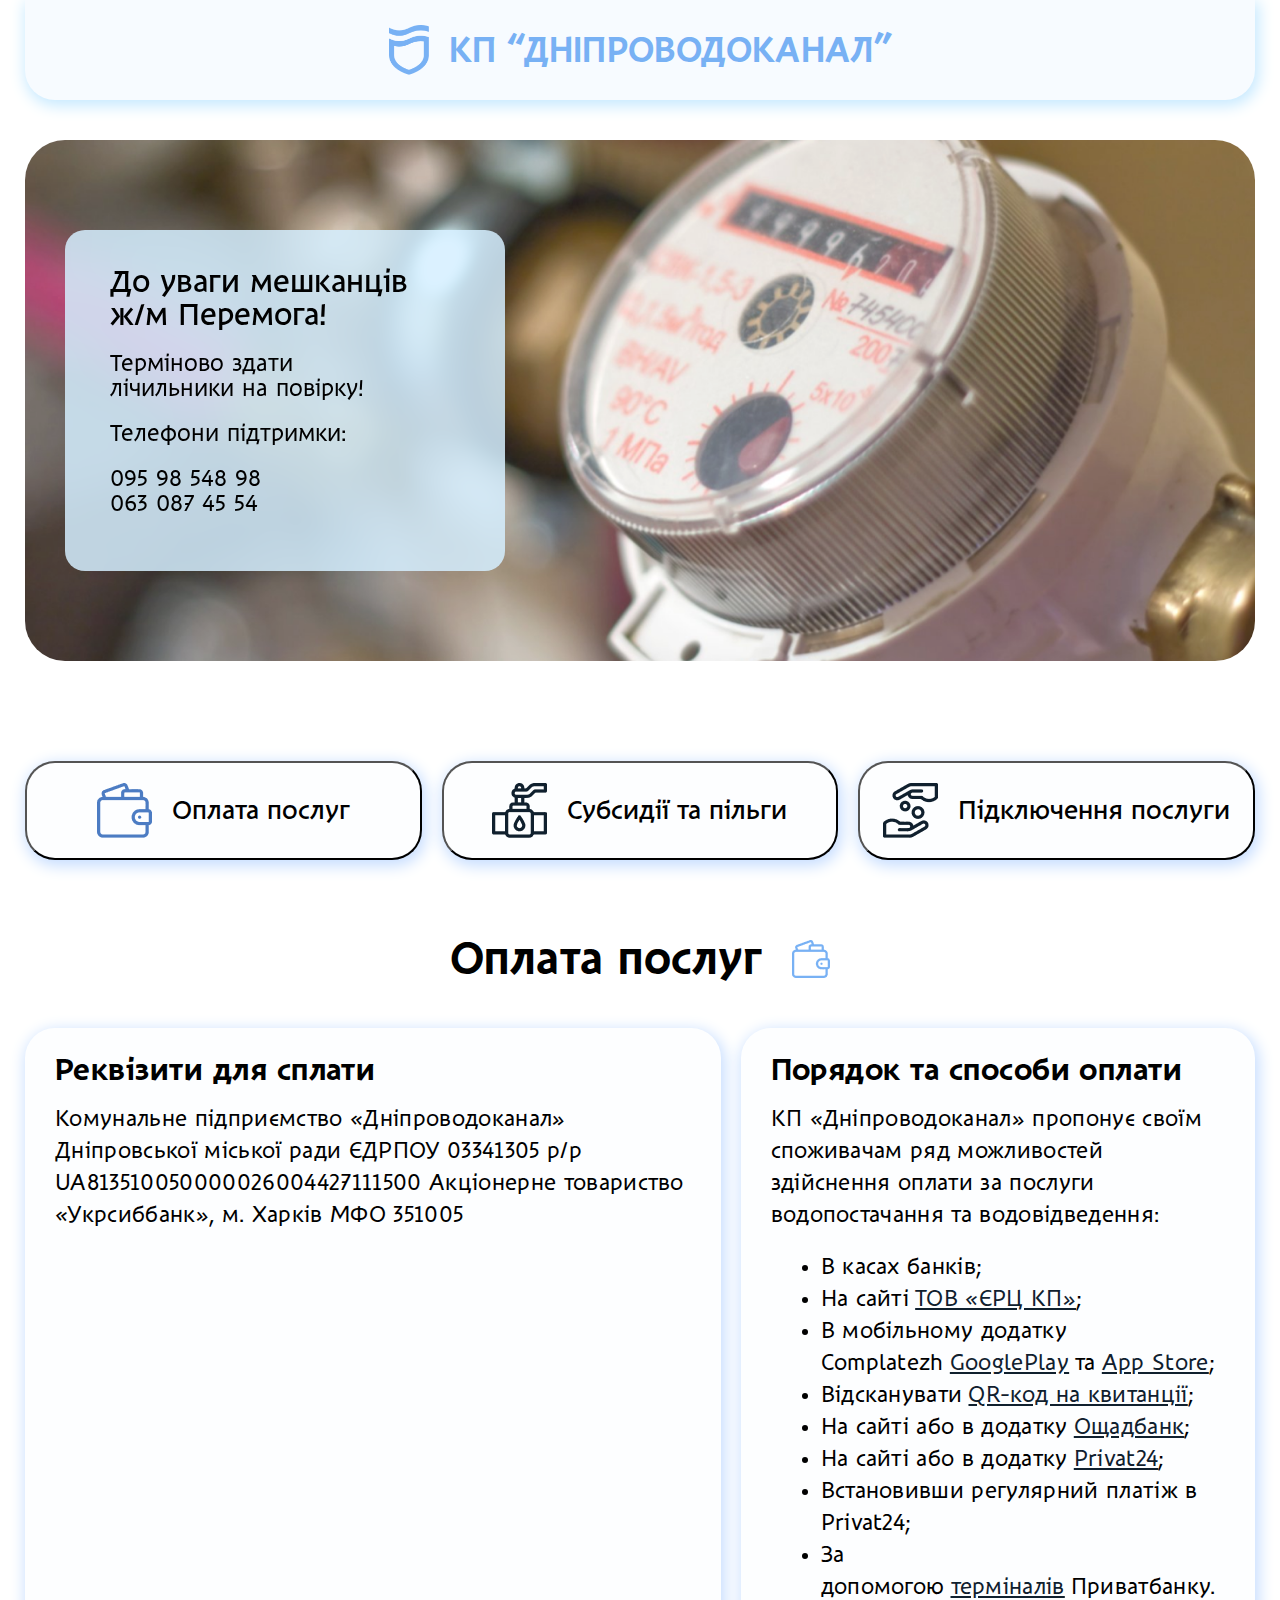
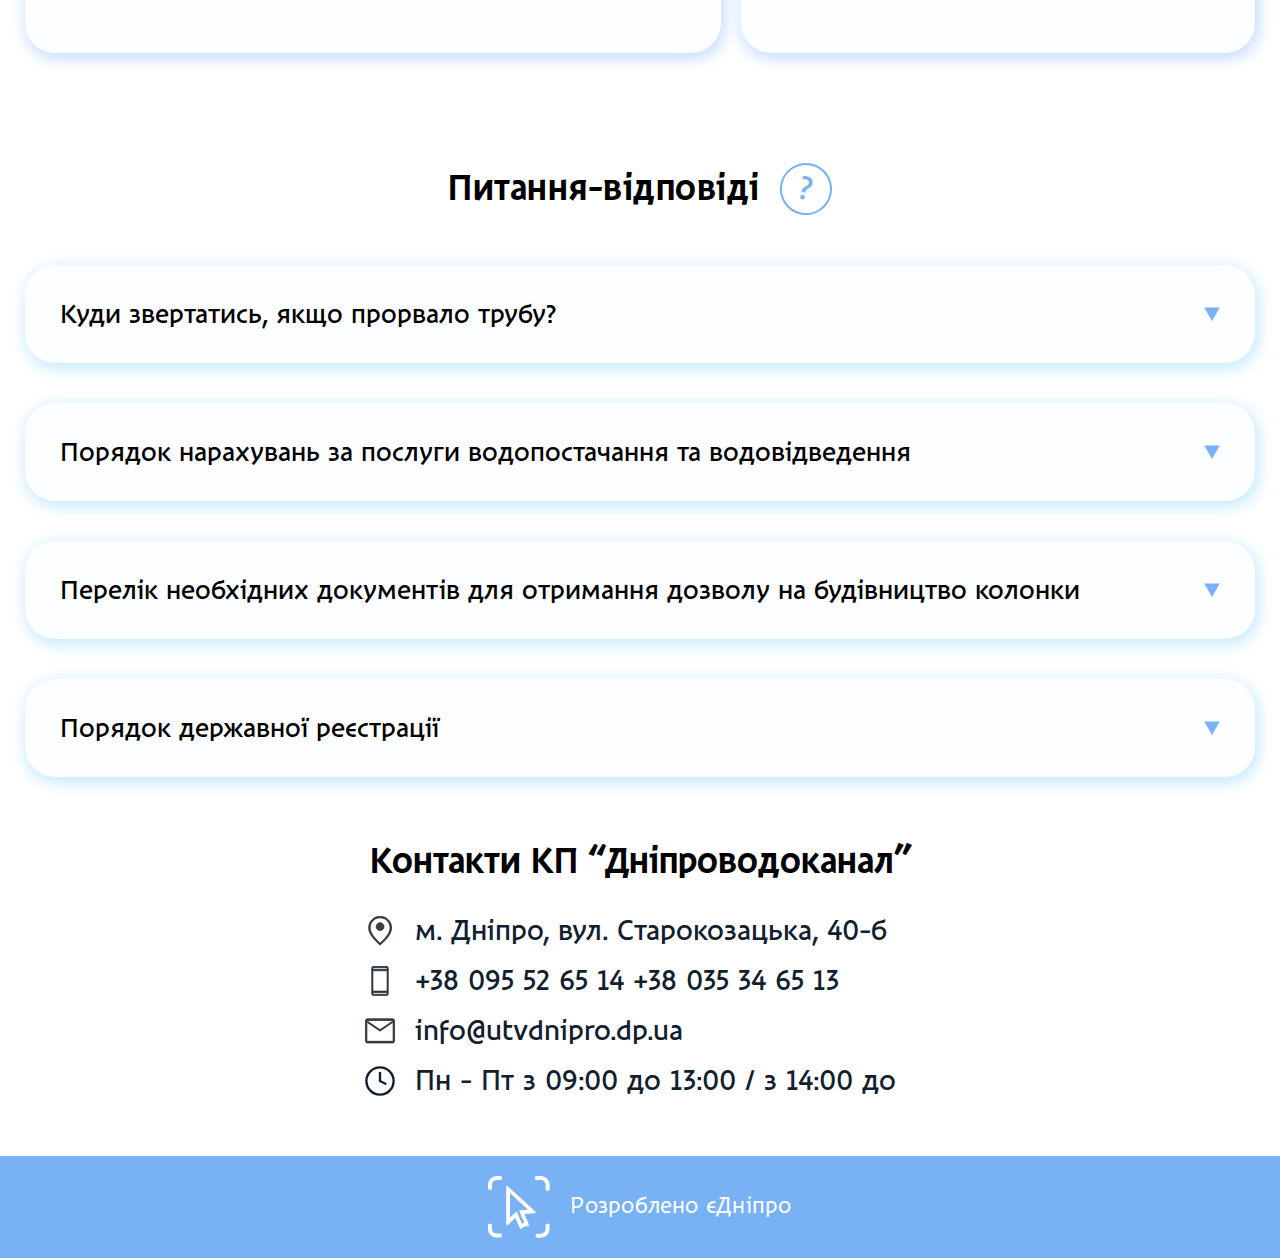
==== commit 54b9d274: "Add files via upload" ====
--- a/Водоканал/index.html
+++ b/Водоканал/index.html
@@ -10,38 +10,38 @@
 	</head>
 	<body class="body">
 		<main class="main">
-			<header class="header gap">
+			<header class="header gap center">
 				<img class="header-symbol" src="img/Group.png" alt="logo-item" />
-				<h1 class="header-text map">КП “ДНІПРОВОДОКАНАЛ”</h1>
+				<h1 class="header-text">КП “ДНІПРОВОДОКАНАЛ”</h1>
 			</header>
-			<div class="announcement-content">
+			<div class="announcement">
 				<div class="announcement-box">
-					<p class="announcement-title">
+					<p class="announcement-title m-b">
 						До уваги мешканців<br />ж/м Перемога!
 					</p>
-					<p class="announcement-text">
+					<p class="announcement-text m-b">
 						Терміново здати<br />лічильники на повірку!
 					</p>
-					<p class="announcement-text">Телефони підтримки:</p>
-					<p class="announcement-text">095 98 548 98<br />063 08 745 54</p>
+					<p class="announcement-text m-b">Телефони підтримки:</p>
+					<p class="announcement-text m-b">095 98 548 98<br />063 087 45 54</p>
 				</div>
 			</div>
 			<div class="services gap">
-				<button class="services-box gap">
+				<button class="services-box gap center">
 					<img class="services-image" src="img/Vector.png" alt="list-item" />
 					<h4 class="services-text">Оплата послуг</h4>
 				</button>
-				<button class="services-box gap">
+				<button class="services-box gap center">
 					<img class="services-image" src="img/Vector-2.png" alt="list-item" />
 					<h4 class="services-text">Субсидії та пільги</h4>
 				</button>
-				<button class="services-box gap">
+				<button class="services-box gap center">
 					<img class="services-image" src="img/Vector-3.png" alt="list-item" />
 					<h4 class="services-text">Підключення послуги</h4>
 				</button>
 			</div>
-			<div class="about block">
-				<div class="about-servicse">
+			<div class="about" style="display: block;">
+				<div class="about-servicse center">
 					<h3 class="about-text">Оплата послуг</h3>
 					<img
 						class="about-image"
@@ -50,20 +50,20 @@
 				</div>
 				<div class="about-2 gap">
 					<div class="about-box">
-						<h3 class="about-title-2">Реквізити для сплати</h3>
-						<p class="about-text-2">
+						<h3 class="about-title-2 m-b">Реквізити для сплати</h3>
+						<p class="about-text-2 m-b">
 							Комунальне підприємство «Дніпроводоканал» Дніпровської міської
 							ради ЄДРПОУ 03341305 р/р UA813510050000026004427111500 Акціонерне
 							товариство «Укрсиббанк», м. Харків МФО 351005
 						</p>
 					</div>
 					<div class="about-box">
-						<h3 class="about-title-2">Порядок та способи оплати</h3>
-						<p class="about-text-2">
+						<h3 class="about-title-2 m-b">Порядок та способи оплати</h3>
+						<p class="about-text-2 m-b">
 							КП «Дніпроводоканал» пропонує своїм споживачам ряд можливостей
 							здійснення оплати за послуги водопостачання та водовідведення:
 						</p>
-						<ul class="list-item">
+						<ul class="list-item m-b">
 							<li class="about-text-list">В касах банків;</li>
 							<li class="about-text-list">
 								На сайті<a
@@ -126,7 +126,7 @@
 				</div>
 			</div>
 			<div class="about">
-				<div class="about-servicse">
+				<div class="about-servicse center">
 					<h3 class="about-text">Субсидії та пільги</h3>
 					<img
 						class="about-image"
@@ -135,8 +135,8 @@
 				</div>
 				<div class="about-2 gap">
 					<div class="about-box">
-						<h3 class="about-title-2">Реквізити для сплати</h3>
-						<p class="about-text-2">
+						<h3 class="about-title-2 m-b">Реквізити для сплати</h3>
+						<p class="about-text-2 m-b">
 							Lorem ipsum dolor, sit amet consectetur adipisicing elit.
 							Similique maiores rerum a, rem velit ratione tenetur maxime cum
 							sed repudiandae. Corporis doloremque porro rem, cum architecto eum
@@ -144,14 +144,14 @@
 						</p>
 					</div>
 					<div class="about-box">
-						<h3 class="about-title-2">Порядок та способи оплати</h3>
-						<p class="about-text-2">
+						<h3 class="about-title-2 m-b">Порядок та способи оплати</h3>
+						<p class="about-text-2 m-b">
 							Lorem ipsum dolor sit amet consectetur adipisicing elit. Similique
 							facere optio animi perspiciatis repudiandae delectus tempore modi
 							numquam, maxime accusamus aspernatur quos fuga? Saepe aliquam
 							culpa sit? Eos, culpa amet!
 						</p>
-						<ul class="list-item">
+						<ul class="list-item m-b">
 							<li class="about-text-list">В касах банків;</li>
 							<li class="about-text-list">
 								На сайті<a
@@ -214,7 +214,7 @@
 				</div>
 			</div>
 			<div class="about">
-				<div class="about-servicse">
+				<div class="about-servicse center">
 					<h3 class="about-text">Підключення послуги</h3>
 					<img
 						class="about-image"
@@ -223,8 +223,8 @@
 				</div>
 				<div class="about-2 gap">
 					<div class="about-box">
-						<h3 class="about-title-2">Реквізити для сплати</h3>
-						<p class="about-text-2">
+						<h3 class="about-title-2 m-b">Реквізити для сплати</h3>
+						<p class="about-text-2 m-b">
 							Lorem ipsum dolor sit amet, consectetur adipisicing elit. At eos
 							cum, accusantium dolores obcaecati repellendus culpa possimus
 							voluptatem numquam vitae quasi maiores illum tenetur eaque tempore
@@ -232,14 +232,14 @@
 						</p>
 					</div>
 					<div class="about-box">
-						<h3 class="about-title-2">Порядок та способи оплати</h3>
-						<p class="about-text-2">
+						<h3 class="about-title-2 m-b">Порядок та способи оплати</h3>
+						<p class="about-text-2 m-b">
 							Lorem, ipsum dolor sit amet consectetur adipisicing elit. Saepe
 							officiis corrupti hic aliquid perferendis et a. Ex asperiores
 							ducimus veniam excepturi fuga vel in earum at! Quaerat itaque iure
 							sed.
 						</p>
-						<ul class="list-item">
+						<ul class="list-item m-b">
 							<li class="about-text-list">В касах банків;</li>
 							<li class="about-text-list">
 								На сайті<a
@@ -301,9 +301,9 @@
 					</div>
 				</div>
 			</div>
-			<div class="FAQ-title gap">
+			<div class="FAQ-title gap center">
 				<h3 class="FAQ-title-text">Питання-відповіді</h3>
-				<p class="FAQ-badge">?</p>
+				<h3 class="FAQ-badge center">?</h3>
 			</div>
 			<div id="accordion">
 				<div class="FAQ-q">
@@ -359,42 +359,36 @@
 				</div>
 			</div>
 			<div class="contacts">
-				<h3 class="cont-title">Контакти КП “Дніпроводоканал”</h3>
+				<h3 class="cont-title center">Контакти КП “Дніпроводоканал”</h3>
 				<ul class="cont-list gap">
-					<li class="cont-item gap">
-						<a class="cont-link gap" href="">
-							<img
-								class="cont-icon"
-								src="img/Cont-icon-1.svg"
-								alt="cont-icon" />м. Дніпро, вул. Старокозацька, 40-б
+					<li class="cont-item gap center">
+						<img class="cont-icon" src="img/Cont-icon-1.svg" alt="cont-icon" />
+						<a target="_blank" class="cont-link gap center" href="">
+							м. Дніпро, вул. Старокозацька, 40-б
 						</a>
 					</li>
-					<li class="cont-item gap">
-						<a class="cont-link gap" href="">
-							<img
-								class="cont-icon"
-								src="img/Cont-icon-2.svg"
-								alt="cont-icon" />+38 095 52 65 14 +38 035 34 65 13
+					<li class="cont-item gap center">
+						<img class="cont-icon" src="img/Cont-icon-2.svg" alt="cont-icon" />
+						<a target="_blank" class="cont-link gap center" href="">
+							+38 095 52 65 14 +38 035 34 65 13
 						</a>
 					</li>
-					<li class="cont-item gap">
-						<a class="cont-link gap" href="">
-							<img
-								class="cont-icon"
-								src="img/Cont-icon-3.svg"
-								alt="cont-icon" />info@utvdnipro.dp.ua
+					<li class="cont-item gap center">
+						<img class="cont-icon" src="img/Cont-icon-3.svg" alt="cont-icon" />
+						<a target="_blank" class="cont-link gap center" href="https://utvdnipro.dp.ua/info@utvdnipro.dp.ua">
+							info@utvdnipro.dp.ua
 						</a>
 					</li>
-					<li class="cont-time gap">
-						<img
-							class="cont-icon"
-							src="img/Cont-icon-4.svg"
-							alt="cont-icon" />Пн - Пт з 09:00 до 13:00 / з 14:00 до
+					<li class="cont-item gap center">
+						<img class="cont-icon" src="img/Cont-icon-4.svg" alt="cont-icon" />
+						<a target="_blank" class="cont-link gap center" href="">
+							Пн - Пт з 09:00 до 13:00 / з 14:00 до
+						</a>
 					</li>
 				</ul>
 			</div>
 		</main>
-		<footer class="footer gap">
+		<footer class="footer gap center">
 			<img class="footer-image" src="img/Cursor.svg" alt="final-icon" />
 			<p class="footer-text">Розроблено єДніпро</p>
 		</footer>
--- a/Водоканал/styles/styles.css
+++ b/Водоканал/styles/styles.css
@@ -22,16 +22,12 @@
 }
 
 .body {
-    display: flex;
-    flex-direction: column;
-    margin: 0;
-    color: #10202E;
-    font-family: 'DniproCity';
-    font-style: normal;
-}
-
-.gap {
-    gap: 20px;
+    font-family: 'DniproCity';
+}
+
+.main {
+    flex: 1 1 0;
+    padding: 0 25px;
 }
 
 .header {
@@ -39,11 +35,7 @@
     background: #F7FBFF;
     padding: 25px 0;
     box-shadow: 2px 4px 15px 2px #C6E9FF;
-    box-shadow: 1px 1px 2px 0px #80FFFF80;
     border-radius: 0px 0px 30px 30px;
-    display: flex;
-    justify-content: center;
-    align-items: center;
 }
 
 .header-text {
@@ -52,21 +44,12 @@
     line-height: 100%;
     letter-spacing: 0.01em;
     text-align: center;
-}
-
-.map {
     color: #78B1F4;
 }
 
-.main {
-    flex: 1 1 0;
-    padding: 0 25px;
-}
-
-.announcement-content {
+.announcement {
     margin-bottom: 100px;
     padding: 90px 40px;
-    position: relative;
     background-image: url('../img/Rectangle738.png');
     background-repeat: no-repeat;
     background-position: center;
@@ -75,7 +58,6 @@
 }
 
 .announcement-box {
-    position: relative;
     padding: 35px 45px;
     border-radius: 20px;
     background: rgba(213, 239, 255, 0.85);
@@ -95,30 +77,25 @@
 
 .services {
     display: grid;
+    place-items: center;
     grid-template-columns: repeat(3, minmax(0, 1fr));
-    place-items: center;
     margin-bottom: 80px;
 }
 
 .services-box {
-    display: flex;
-    padding: 20px 10px;
+    width: 100%;
+    padding: 20px;
     border-radius: 30px;
     background: #FDFEFF;
     box-shadow: 2px 4px 15px 2px #C6DDFF;
-    align-items: center;
-    justify-content: center;
-    width: 100%;
 }
 
 .services-text {
+    font-family: 'DniproCity';
+    font-style: normal;
     font-size: 28px;
     font-weight: 500;
     line-height: 24.5px;
-}
-
-.slc {
-    color: #4C7CC3;
 }
 
 .about {
@@ -126,14 +103,7 @@
     margin-bottom: 110px;
 }
 
-.block {
-    display: block;
-}
-
 .about-servicse {
-    display: flex;
-    align-items: center;
-    justify-content: center;
     gap: 30px;
     margin-bottom: 50px;
 }
@@ -158,20 +128,6 @@
     box-shadow: 2px 4px 15px 2px #C6DDFF;
 }
 
-.services-text {
-    color: #10202E;
-    font-family: 'DniproCity';
-    font-style: normal;
-}
-
-.announcement-title, 
-.announcement-text,
-.about-title-2,
-.about-text-2,
-.list-item {
-    margin-bottom: 20px;
-}
-
 .about-title-2 {
     font-size: 32px;
     font-weight: 700;
@@ -209,10 +165,6 @@
 }
 
 .FAQ-title {
-    display: flex;
-    position: relative;
-    justify-content: center;
-    align-items: center;
     margin-bottom: 50px;
 }
 
@@ -233,9 +185,6 @@
     line-height: 51px;
     border: 2px solid #78B1F4;
     border-radius: 100%;
-    display: flex;
-    justify-content: center;
-    align-items: center;
 }
 
 .FAQ-q {
@@ -265,9 +214,7 @@
     color: #404040;
     font-kerning: none;
     display: none;
-    font-family: 'DniproCity';
     font-size: 24px;
-    font-style: normal;
     font-weight: 400;
     padding-top: 35px;
 }
@@ -277,7 +224,6 @@
 }
 
 .cont-title {
-    text-align: center;
     font-size: 36px;
     font-weight: 700;
     line-height: 49px;
@@ -289,8 +235,8 @@
     justify-content: start;
     align-items: start;
     flex-direction: column;
+    margin: 0 auto;
     max-width: 550px;
-    margin: 0 auto;
 }
 
 .cont-icon {
@@ -300,16 +246,7 @@
     height: 30px;
 }
 
-.cont-item, 
-.cont-link, 
-.cont-time {
-    display: flex;
-    justify-content: start;
-    align-items: center;
-}
-
-.cont-link, 
-.cont-time {
+.cont-link {
     text-decoration: none;
     font-size: 30px;
     font-weight: 500;
@@ -317,20 +254,29 @@
 
 .footer {
     background: #78B1F4;
+    padding: 20px 0;
+}
+
+.footer-text {
+    color: #FFF;
+    font-size: 24px;
+    font-weight: 400;
+    line-height: 28.5px;
+    letter-spacing: 0.24px;
+}
+
+.m-b {
+    margin-bottom: 20px;
+}
+
+.gap {
+    gap: 20px;
+}
+
+.center {
     display: flex;
     justify-content: center;
     align-items: center;
-    padding: 20px 0;
-}
-
-.footer-text {
-    color: #FFF;
-    font-family: 'DniproCity';
-    font-size: 24px;
-    font-style: normal;
-    font-weight: 400;
-    line-height: 28.5px;
-    letter-spacing: 0.24px;
 }
 
 .open {
--- a/Водоканал/styles/adapt.css
+++ b/Водоканал/styles/adapt.css
@@ -16,12 +16,8 @@
     .header-text {
         font-size: 27px;
     }
-    .announcement-content {
-        margin-bottom: 60px;
-    }
     .about-2 {
         flex-direction: column;
-        gap: 20px;
     }
 }
 
@@ -38,7 +34,7 @@
     .header-text {
         font-size: 20px;
     }
-    .announcement-content {
+    .announcement {
         margin-bottom: 50px;
         padding: 85px 64px;
     }
@@ -54,9 +50,10 @@
     }
     .services {
         margin-bottom: 40px;
+        grid-template-columns: repeat(1, minmax(0, 1fr));
     }
     .services-box {
-        padding: 10px 5px;
+        padding: 10px;
         border-radius: 15px;
     }
     .services-image {
@@ -85,13 +82,6 @@
     .about-title-2 {
         font-size: 16px;
         line-height: 12.5px;
-    }
-    .announcement-title, 
-    .announcement-text,
-    .about-title-2,
-    .about-text-2,
-    .list-item {
-        margin-bottom: 10px;
     }
     .about-text-2,
     .about-text-list,
@@ -143,8 +133,7 @@
     .cont-list {
         max-width: 275px;
     }
-    .cont-link,
-    .cont-time {
+    .cont-link {
         font-size: 15px;
     }
     .cont-icon {
@@ -162,6 +151,9 @@
         font-size: 12px;
         line-height: 14.75px;
     }
+    .m-b {
+        margin-bottom: 10px;
+    }
     .gap {
         gap: 10px;
     }
